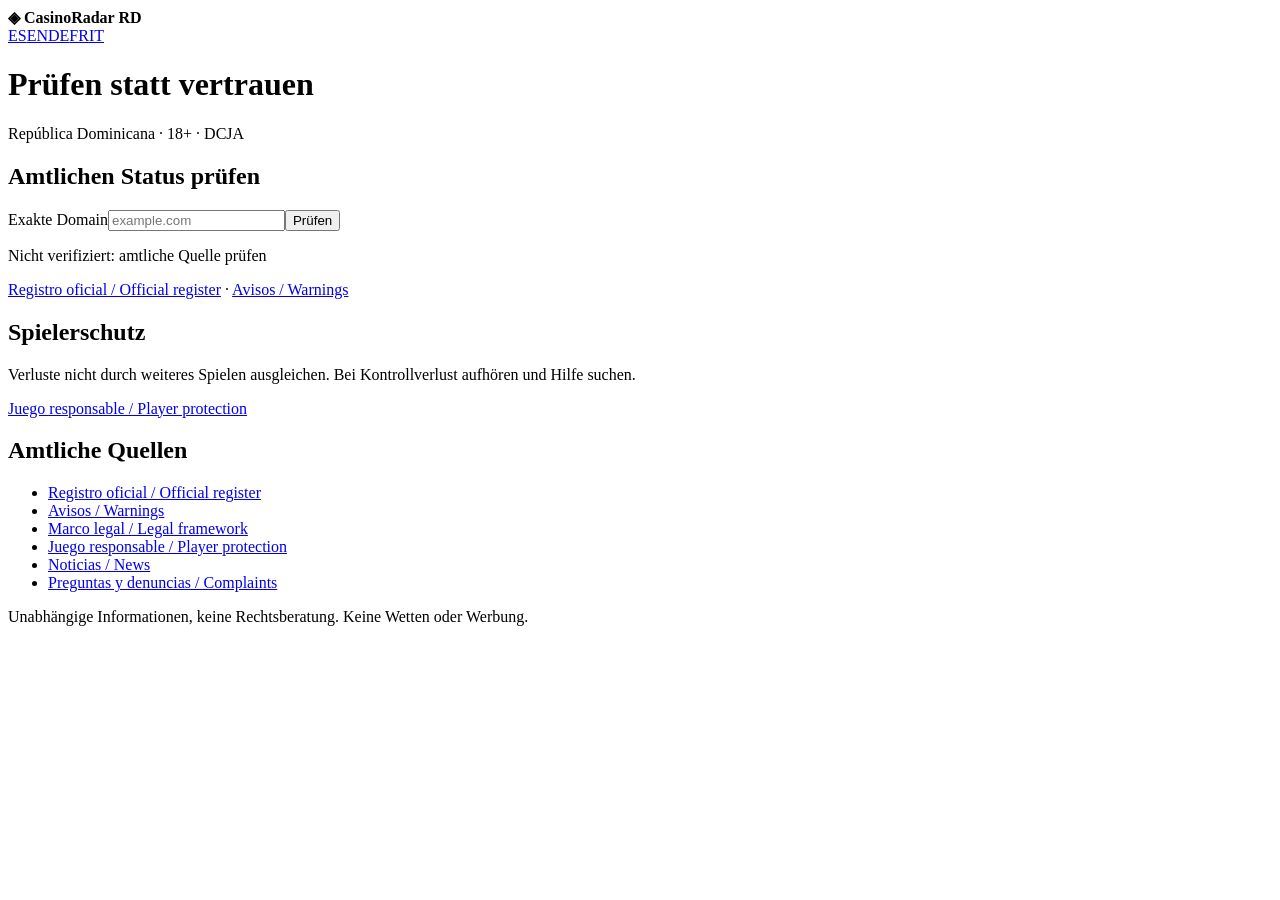
==== de/index.html @ 255944ff "Add preview de/index.html" ====
<!doctype html><html lang="de"><head><meta charset="utf-8"><meta name="viewport" content="width=device-width,initial-scale=1"><meta name="description" content="Amtlichen Status prüfen · República Dominicana"><title>CasinoRadar RD – Prüfen statt vertrauen</title><meta name="robots" content="noindex"><link rel="stylesheet" href="/style.css"></head><body><header><strong>◈ CasinoRadar RD</strong><nav aria-label="Language"><a href="/" lang="es">ES</a><a href="/en/" lang="en">EN</a><a href="/de/" lang="de">DE</a><a href="/fr/" lang="fr">FR</a><a href="/it/" lang="it">IT</a></nav></header><main><h1>Prüfen statt vertrauen</h1><p>República Dominicana · 18+ · DCJA</p><section><h2>Amtlichen Status prüfen</h2><form id="check"><label for="domain">Exakte Domain</label><input id="domain" required maxlength="253" autocomplete="off" placeholder="example.com"><button>Prüfen</button></form><p id="result" role="status">Nicht verifiziert: amtliche Quelle prüfen</p><a href="https://www.casinos.gob.do/juegos-autorizados/juegos-de-azar-por-internet/">Registro oficial / Official register</a> · <a href="https://www.casinos.gob.do/juegos-autorizados/operadores-no-autorizados/">Avisos / Warnings</a></section><section><h2>Spielerschutz</h2><p>Verluste nicht durch weiteres Spielen ausgleichen. Bei Kontrollverlust aufhören und Hilfe suchen.</p><a href="https://www.casinos.gob.do/juego-responsable/que-es-el-juego-responsable/">Juego responsable / Player protection</a></section><section><h2>Amtliche Quellen</h2><ul><li><a href="https://www.casinos.gob.do/juegos-autorizados/juegos-de-azar-por-internet/">Registro oficial / Official register</a></li><li><a href="https://www.casinos.gob.do/juegos-autorizados/operadores-no-autorizados/">Avisos / Warnings</a></li><li><a href="https://www.casinos.gob.do/marco-legal/">Marco legal / Legal framework</a></li><li><a href="https://www.casinos.gob.do/juego-responsable/que-es-el-juego-responsable/">Juego responsable / Player protection</a></li><li><a href="https://www.casinos.gob.do/">Noticias / News</a></li><li><a href="https://www.casinos.gob.do/faq/">Preguntas y denuncias / Complaints</a></li></ul></section></main><footer>Unabhängige Informationen, keine Rechtsberatung. Keine Wetten oder Werbung.</footer><script src="/check.js" defer></script></body></html>
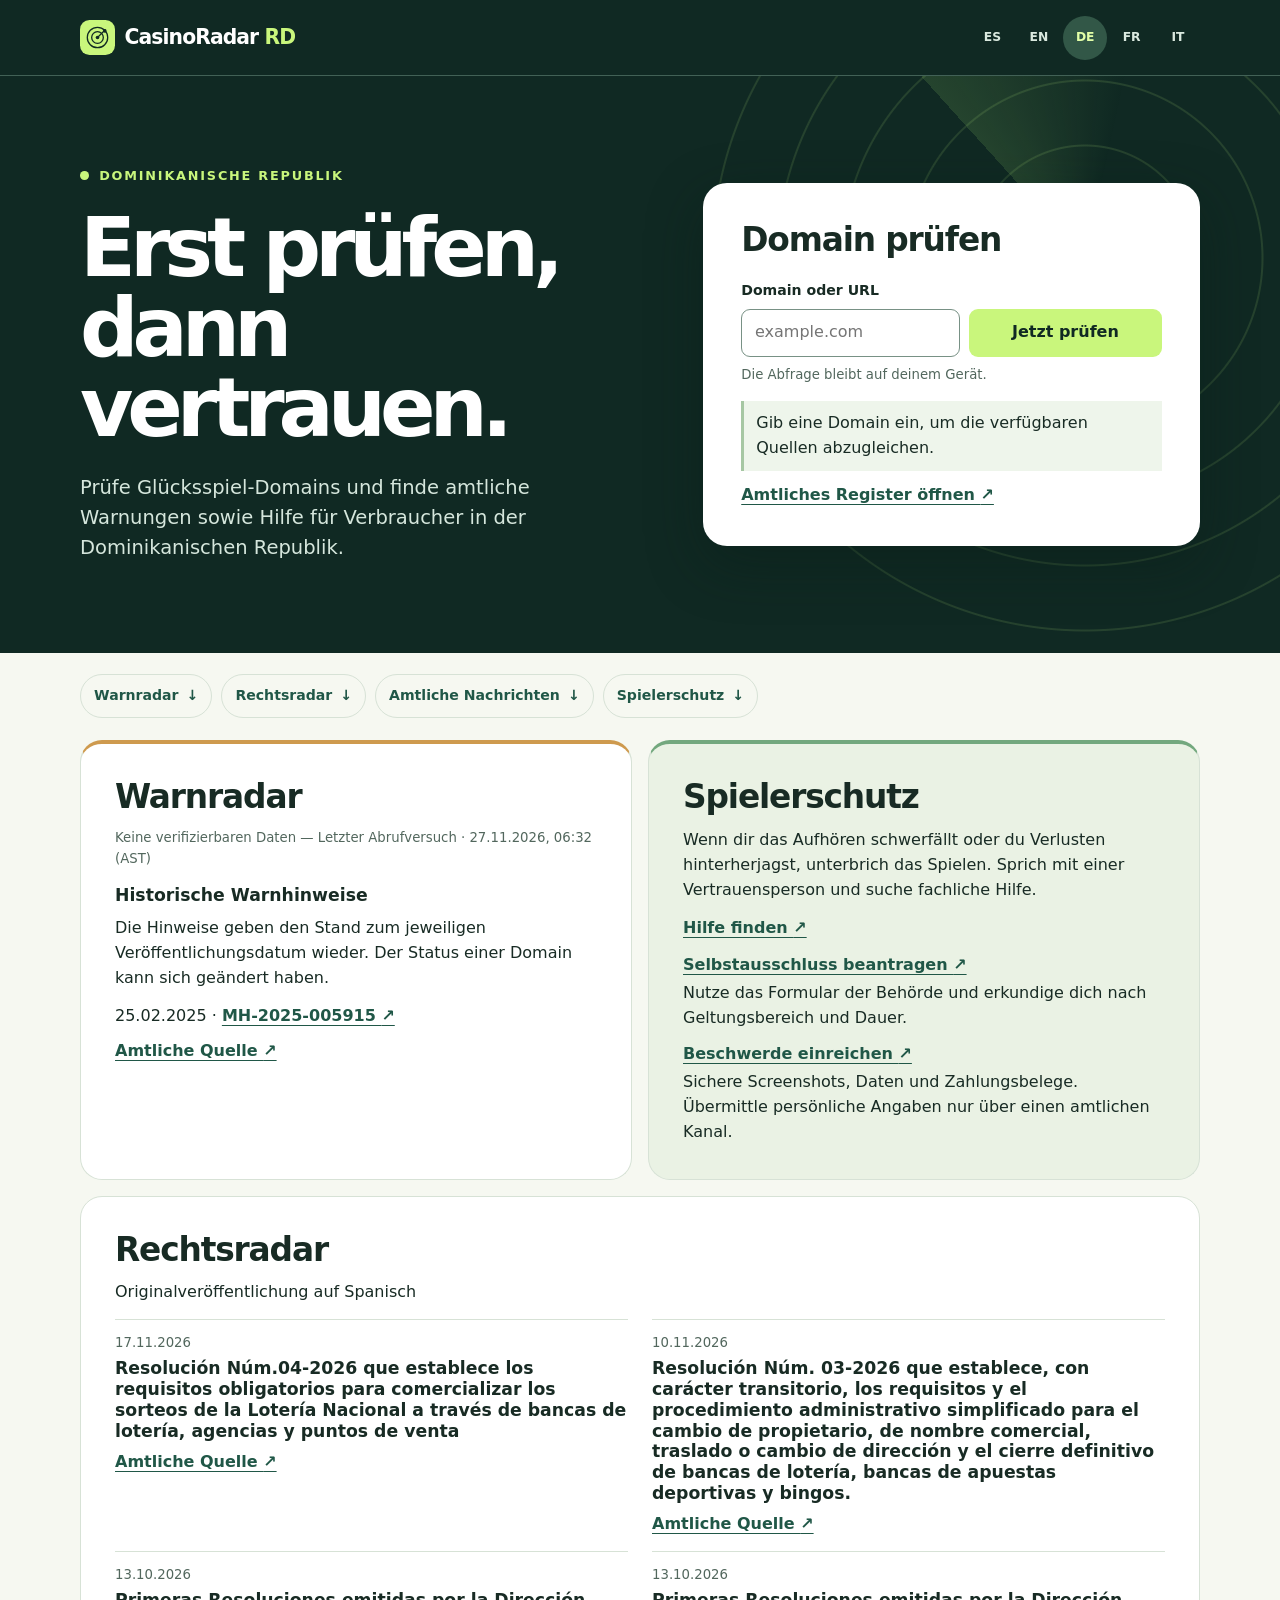
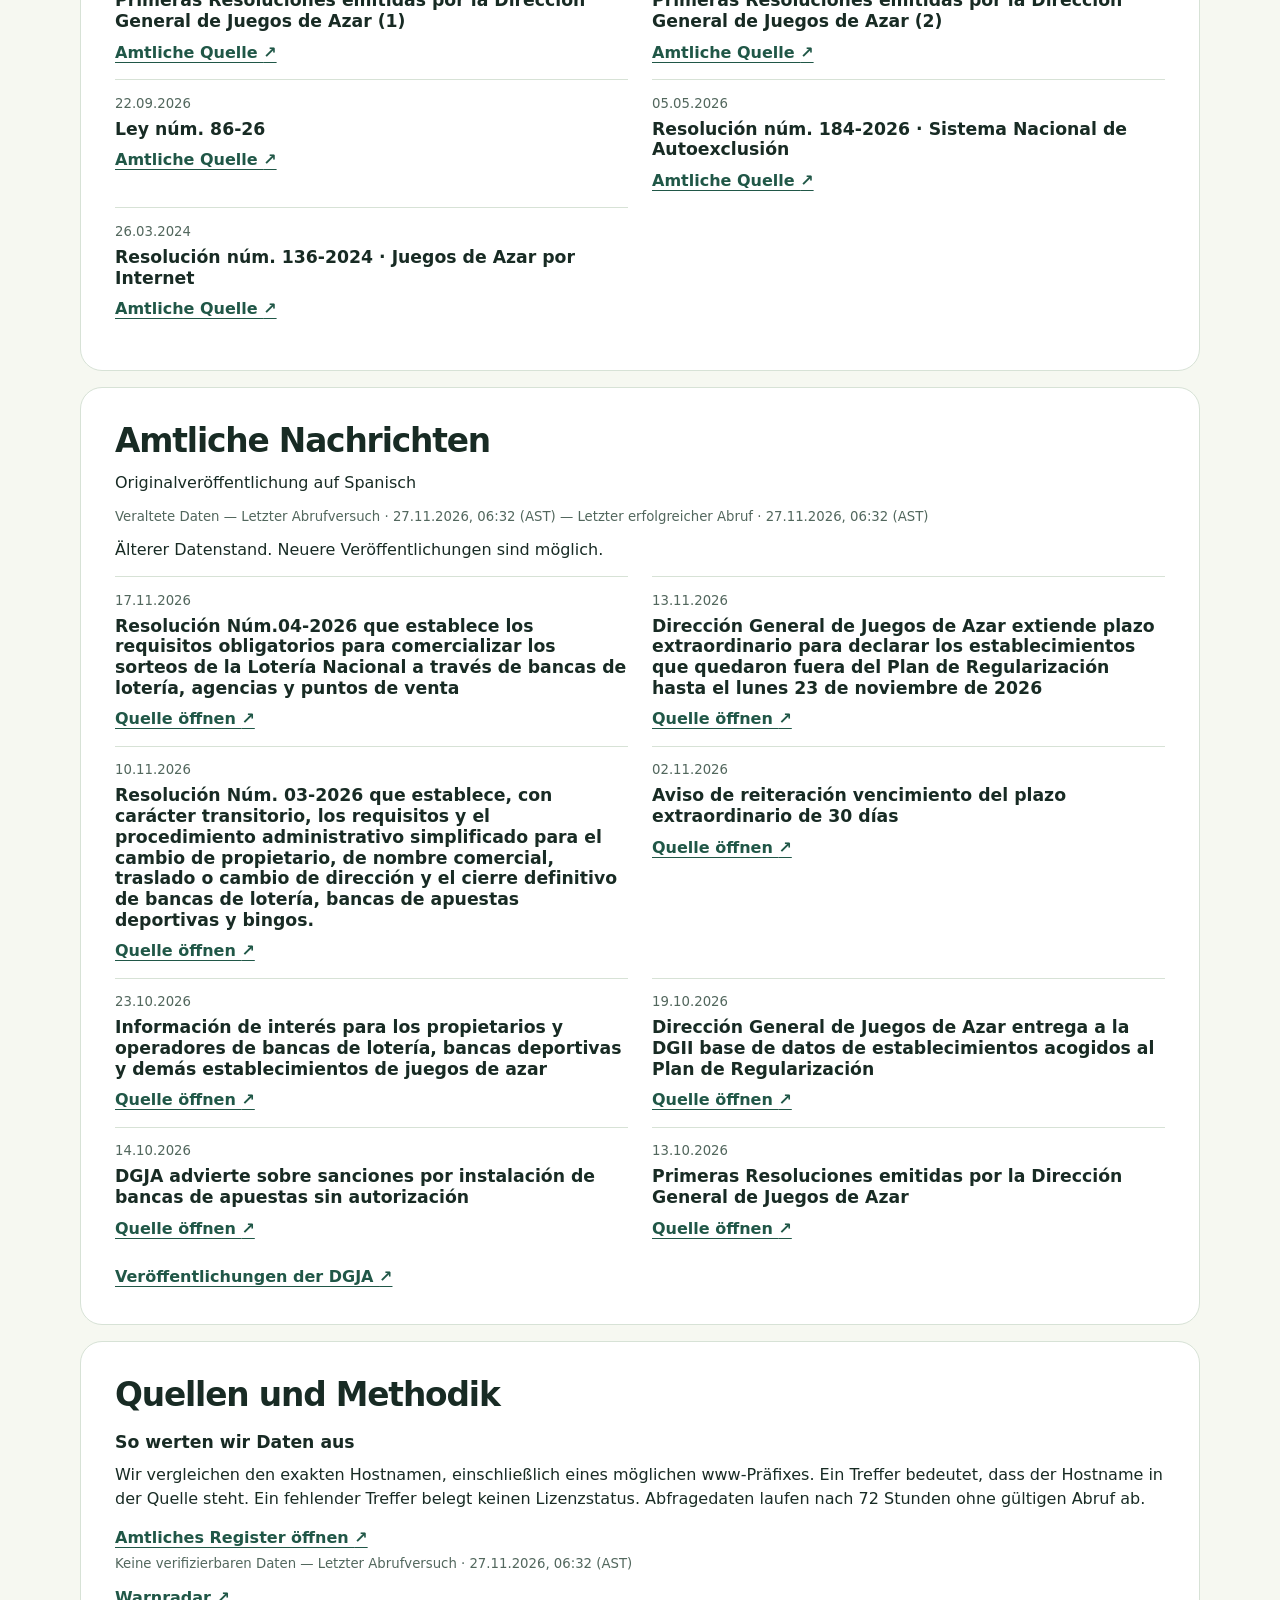
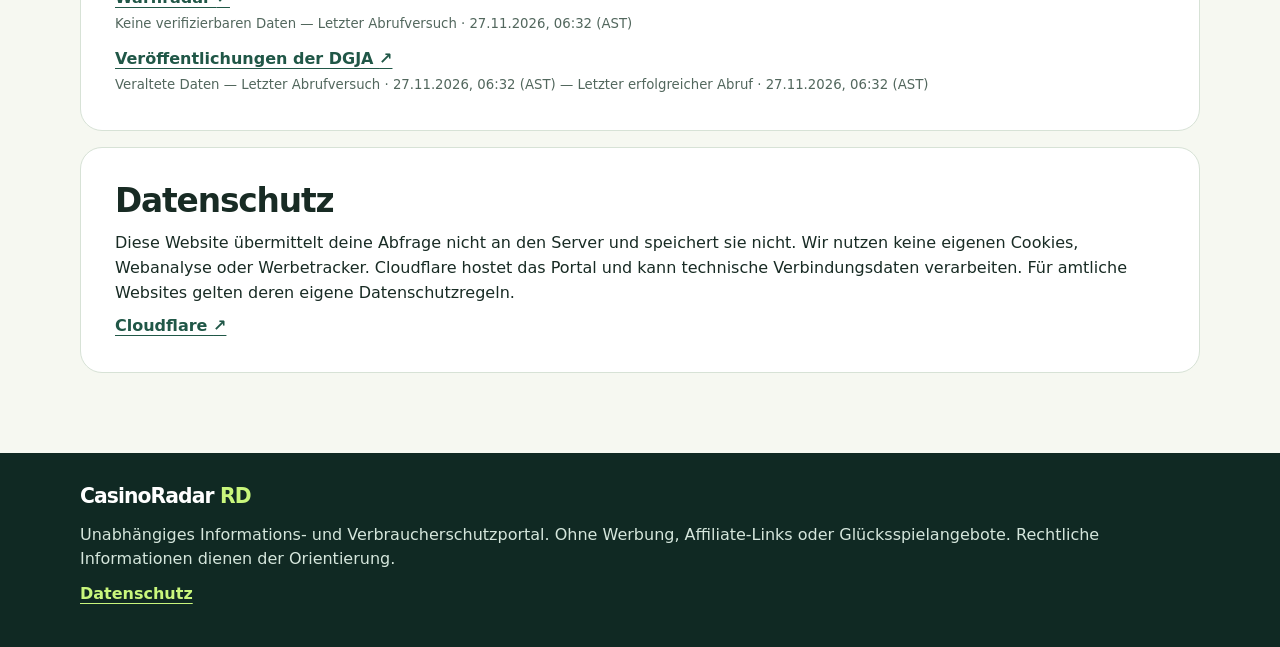
==== commit ba7998d1: "Build multilingual consumer protection portal and official source imports" ====
--- a/de/index.html
+++ b/de/index.html
@@ -1 +1,86 @@
-<!doctype html><html lang="de"><head><meta charset="utf-8"><meta name="viewport" content="width=device-width,initial-scale=1"><meta name="description" content="Amtlichen Status prüfen · República Dominicana"><title>CasinoRadar RD – Prüfen statt vertrauen</title><meta name="robots" content="noindex"><link rel="stylesheet" href="/style.css"></head><body><header><strong>◈ CasinoRadar RD</strong><nav aria-label="Language"><a href="/" lang="es">ES</a><a href="/en/" lang="en">EN</a><a href="/de/" lang="de">DE</a><a href="/fr/" lang="fr">FR</a><a href="/it/" lang="it">IT</a></nav></header><main><h1>Prüfen statt vertrauen</h1><p>República Dominicana · 18+ · DCJA</p><section><h2>Amtlichen Status prüfen</h2><form id="check"><label for="domain">Exakte Domain</label><input id="domain" required maxlength="253" autocomplete="off" placeholder="example.com"><button>Prüfen</button></form><p id="result" role="status">Nicht verifiziert: amtliche Quelle prüfen</p><a href="https://www.casinos.gob.do/juegos-autorizados/juegos-de-azar-por-internet/">Registro oficial / Official register</a> · <a href="https://www.casinos.gob.do/juegos-autorizados/operadores-no-autorizados/">Avisos / Warnings</a></section><section><h2>Spielerschutz</h2><p>Verluste nicht durch weiteres Spielen ausgleichen. Bei Kontrollverlust aufhören und Hilfe suchen.</p><a href="https://www.casinos.gob.do/juego-responsable/que-es-el-juego-responsable/">Juego responsable / Player protection</a></section><section><h2>Amtliche Quellen</h2><ul><li><a href="https://www.casinos.gob.do/juegos-autorizados/juegos-de-azar-por-internet/">Registro oficial / Official register</a></li><li><a href="https://www.casinos.gob.do/juegos-autorizados/operadores-no-autorizados/">Avisos / Warnings</a></li><li><a href="https://www.casinos.gob.do/marco-legal/">Marco legal / Legal framework</a></li><li><a href="https://www.casinos.gob.do/juego-responsable/que-es-el-juego-responsable/">Juego responsable / Player protection</a></li><li><a href="https://www.casinos.gob.do/">Noticias / News</a></li><li><a href="https://www.casinos.gob.do/faq/">Preguntas y denuncias / Complaints</a></li></ul></section></main><footer>Unabhängige Informationen, keine Rechtsberatung. Keine Wetten oder Werbung.</footer><script src="/check.js" defer></script></body></html>+<!doctype html>
+<html lang="de">
+<head>
+<meta charset="utf-8">
+<meta name="viewport" content="width=device-width, initial-scale=1">
+<title>Domain prüfen · CasinoRadar RD</title>
+<meta name="description" content="Prüfe Glücksspiel-Domains und finde amtliche Warnungen sowie Hilfe für Verbraucher in der Dominikanischen Republik.">
+<link rel="canonical" href="https://casinoradar-rd.pages.dev/de/">
+<link rel="alternate" hreflang="es" href="https://casinoradar-rd.pages.dev/">
+<link rel="alternate" hreflang="en" href="https://casinoradar-rd.pages.dev/en/">
+<link rel="alternate" hreflang="de" href="https://casinoradar-rd.pages.dev/de/">
+<link rel="alternate" hreflang="fr" href="https://casinoradar-rd.pages.dev/fr/">
+<link rel="alternate" hreflang="it" href="https://casinoradar-rd.pages.dev/it/">
+<link rel="alternate" hreflang="x-default" href="https://casinoradar-rd.pages.dev/">
+<meta property="og:title" content="Erst prüfen, dann vertrauen. · CasinoRadar RD">
+<meta property="og:description" content="Prüfe Glücksspiel-Domains und finde amtliche Warnungen sowie Hilfe für Verbraucher in der Dominikanischen Republik.">
+<meta property="og:url" content="https://casinoradar-rd.pages.dev/de/">
+<meta property="og:type" content="website">
+<meta name="theme-color" content="#102923">
+<link rel="icon" href="/radar.svg" type="image/svg+xml">
+<link rel="stylesheet" href="/style.css">
+<script type="module" src="/check.js"></script>
+</head>
+<body>
+<a class="skip" href="#main">Zum Inhalt</a>
+<header class="top"><div class="wrap masthead">
+<a class="brand" href="/de/"><img src="/radar.svg" alt="" width="35" height="35"> CasinoRadar <span>RD</span></a>
+<nav class="languages" aria-label="Idioma / Language"><a href="/" lang="es" hreflang="es" aria-label="Español">ES</a><a href="/en/" lang="en" hreflang="en" aria-label="English">EN</a><a href="/de/" lang="de" hreflang="de" aria-label="Deutsch" aria-current="page">DE</a><a href="/fr/" lang="fr" hreflang="fr" aria-label="Français">FR</a><a href="/it/" lang="it" hreflang="it" aria-label="Italiano">IT</a></nav>
+</div></header>
+<main id="main">
+<div class="hero"><div class="wrap hero-grid">
+<div class="hero-copy"><p class="country">Dominikanische Republik</p><h1>Erst prüfen, dann vertrauen.</h1><p>Prüfe Glücksspiel-Domains und finde amtliche Warnungen sowie Hilfe für Verbraucher in der Dominikanischen Republik.</p></div>
+<section class="lookup" id="lookup" aria-labelledby="lookup-title"><h2 id="lookup-title">Domain prüfen</h2>
+<form id="check">
+<label for="domain">Domain oder URL</label><div class="controls"><input id="domain" required maxlength="2048" type="text" inputmode="url" autocomplete="off" autocapitalize="none" spellcheck="false" placeholder="example.com"><button id="submit" disabled>Jetzt prüfen</button></div>
+</form>
+<p class="micro">Die Abfrage bleibt auf deinem Gerät.</p>
+<p id="result" role="status">Gib eine Domain ein, um die verfügbaren Quellen abzugleichen.</p>
+<p id="evidence"></p>
+<a href="https://dgja.gob.do/juegos-autorizados/">Amtliches Register öffnen <span aria-hidden="true">↗</span></a>
+<noscript><p>Die verfügbaren Daten reichen für eine aktuelle Prüfung nicht aus. Frage bei der Behörde nach.</p></noscript>
+</section></div></div>
+<div class="wrap content">
+<nav class="sections" aria-label="CasinoRadar RD"><a href="#warnings">Warnradar <span aria-hidden="true">↓</span></a><a href="#legal">Rechtsradar <span aria-hidden="true">↓</span></a><a href="#news">Amtliche Nachrichten <span aria-hidden="true">↓</span></a><a href="#protection">Spielerschutz <span aria-hidden="true">↓</span></a></nav>
+<div class="columns">
+<section class="panel warnings" id="warnings"><h2>Warnradar</h2><p data-source="warnings"></p>
+<h3>Historische Warnhinweise</h3><p>Die Hinweise geben den Stand zum jeweiligen Veröffentlichungsdatum wieder. Der Status einer Domain kann sich geändert haben.</p>
+<ul class="archive"><li><time datetime="2025-02-25">25.02.2025</time> · <a href="https://www.casinos.gob.do/wp-content/uploads/2025/02/MH-2025-005915-Aviso-de-Advertencia-sitios-web-no-autorizados_25feb2025.pdf">MH-2025-005915 <span aria-hidden="true">↗</span></a></li></ul>
+<div id="active-warnings"></div>
+<p><a href="https://www.casinos.gob.do/juegos-autorizados/operadores-no-autorizados/">Amtliche Quelle <span aria-hidden="true">↗</span></a></p></section>
+<section class="panel player" id="protection"><h2>Spielerschutz</h2><p>Wenn dir das Aufhören schwerfällt oder du Verlusten hinterherjagst, unterbrich das Spielen. Sprich mit einer Vertrauensperson und suche fachliche Hilfe.</p><ul class="resources">
+<li><a href="https://www.casinos.gob.do/juego-responsable/herramientas-de-ayuda-y-soporte/">Hilfe finden <span aria-hidden="true">↗</span></a></li>
+<li><a href="https://www.casinos.gob.do/juego-responsable/formulario-de-autoexclusion/">Selbstausschluss beantragen <span aria-hidden="true">↗</span></a><p>Nutze das Formular der Behörde und erkundige dich nach Geltungsbereich und Dauer.</p></li>
+<li><a href="https://www.casinos.gob.do/denuncias-y-sugerencias/">Beschwerde einreichen <span aria-hidden="true">↗</span></a><p>Sichere Screenshots, Daten und Zahlungsbelege. Übermittle persönliche Angaben nur über einen amtlichen Kanal.</p></li>
+</ul></section>
+</div>
+<section class="panel feed" id="legal"><h2>Rechtsradar</h2><p>Originalveröffentlichung auf Spanisch</p><ol class="items"><li><p class="stamp"><time datetime="2026-11-17">17.11.2026</time></p><h3 lang="es">Resolución Núm.04-2026 que establece los requisitos obligatorios para comercializar los sorteos de la Lotería Nacional a través de bancas de lotería, agencias y puntos de venta</h3><a href="https://dgja.gob.do/wp-content/uploads/2026/11/RESOLUCION-04-DEL-2026.-SCAN.pdf">Amtliche Quelle <span aria-hidden="true">↗</span></a></li>
+<li><p class="stamp"><time datetime="2026-11-10">10.11.2026</time></p><h3 lang="es">Resolución Núm. 03-2026 que establece, con carácter transitorio, los requisitos y el procedimiento administrativo simplificado para el cambio de propietario, de nombre comercial, traslado o cambio de dirección y el cierre definitivo de bancas de lotería, bancas de apuestas deportivas y bingos.</h3><a href="https://dgja.gob.do/wp-content/uploads/2026/11/Resolucion-Num.-03-2026.pdf">Amtliche Quelle <span aria-hidden="true">↗</span></a></li>
+<li><p class="stamp"><time datetime="2026-10-13">13.10.2026</time></p><h3 lang="es">Primeras Resoluciones emitidas por la Dirección General de Juegos de Azar (1)</h3><a href="https://dgja.gob.do/wp-content/uploads/2026/10/RESOLUCION-DGJA-NO.-01-1.pdf">Amtliche Quelle <span aria-hidden="true">↗</span></a></li>
+<li><p class="stamp"><time datetime="2026-10-13">13.10.2026</time></p><h3 lang="es">Primeras Resoluciones emitidas por la Dirección General de Juegos de Azar (2)</h3><a href="https://dgja.gob.do/wp-content/uploads/2026/10/RESOLUCION-DGJA-NO.02-1.pdf">Amtliche Quelle <span aria-hidden="true">↗</span></a></li>
+<li><p class="stamp"><time datetime="2026-09-22">22.09.2026</time></p><h3 lang="es">Ley núm. 86-26</h3><a href="https://diputadosrd.gob.do/sil/iniciativa/158517">Amtliche Quelle <span aria-hidden="true">↗</span></a></li>
+<li><p class="stamp"><time datetime="2026-05-05">05.05.2026</time></p><h3 lang="es">Resolución núm. 184-2026 · Sistema Nacional de Autoexclusión</h3><a href="https://www.hacienda.gob.do/marco-legal/resolucion-num-184-2026/">Amtliche Quelle <span aria-hidden="true">↗</span></a></li>
+<li><p class="stamp"><time datetime="2024-03-26">26.03.2024</time></p><h3 lang="es">Resolución núm. 136-2024 · Juegos de Azar por Internet</h3><a href="https://www.hacienda.gob.do/marco-legal/resolucion-num-136-2024/">Amtliche Quelle <span aria-hidden="true">↗</span></a></li></ol></section>
+<section class="panel feed" id="news"><h2>Amtliche Nachrichten</h2><p>Originalveröffentlichung auf Spanisch</p>
+<p data-source="news"></p><p id="news-stale" hidden>Älterer Datenstand. Neuere Veröffentlichungen sind möglich.</p>
+<ol class="items"><li><p class="stamp"><time datetime="2026-11-17">17.11.2026</time></p><h3 lang="es">Resolución Núm.04-2026 que establece los requisitos obligatorios para comercializar los sorteos de la Lotería Nacional a través de bancas de lotería, agencias y puntos de venta</h3><a href="https://dgja.gob.do/noticias/resolucion-num-04-2026-que-establece-los-requisitos-obligatorios-para-comercializar-los-sorteos-de-la-loteria-nacional-a-traves-de-bancas-de-loteria-agencias-y-puntos-de-venta/">Quelle öffnen <span aria-hidden="true">↗</span></a></li>
+<li><p class="stamp"><time datetime="2026-11-13">13.11.2026</time></p><h3 lang="es">Dirección General de Juegos de Azar extiende plazo extraordinario para declarar los establecimientos que quedaron fuera del Plan de Regularización hasta el lunes 23 de noviembre de 2026</h3><a href="https://dgja.gob.do/noticias/direccion-general-de-juegos-de-azar-extiende-plazo-extraordinario-para-declarar-los-establecimientos-que-quedaron-fuera-del-plan-de-regularizacion-hasta-el-lunes-23-de-noviembre-de-2026/">Quelle öffnen <span aria-hidden="true">↗</span></a></li>
+<li><p class="stamp"><time datetime="2026-11-10">10.11.2026</time></p><h3 lang="es">Resolución Núm. 03-2026 que establece, con carácter transitorio, los requisitos y el procedimiento administrativo simplificado para el cambio de propietario, de nombre comercial, traslado o cambio de dirección y el cierre definitivo de bancas de lotería, bancas de apuestas deportivas y bingos.</h3><a href="https://dgja.gob.do/noticias/resolucion-num-03-2026-que-establece-con-caracter-transitorio-los-requisitos-y-el-procedimiento-administrativo-simplificado-para-el-cambio-de-propietario-de-nombre-comercial-traslado-o-cambio-de/">Quelle öffnen <span aria-hidden="true">↗</span></a></li>
+<li><p class="stamp"><time datetime="2026-11-02">02.11.2026</time></p><h3 lang="es">Aviso de reiteración vencimiento del plazo extraordinario de 30 días</h3><a href="https://dgja.gob.do/noticias/aviso-de-reiteracion-vencimiento-del-plazo-extraordinario-de-30-dias/">Quelle öffnen <span aria-hidden="true">↗</span></a></li>
+<li><p class="stamp"><time datetime="2026-10-23">23.10.2026</time></p><h3 lang="es">Información de interés para los propietarios y operadores de bancas de lotería, bancas deportivas y demás establecimientos de juegos de azar</h3><a href="https://dgja.gob.do/noticias/informacion-de-interes-para-los-propietarios-y-operadores-de-bancas-de-loteria-bancas-deportivas-y-demas-establecimientos-de-juegos-de-azar/">Quelle öffnen <span aria-hidden="true">↗</span></a></li>
+<li><p class="stamp"><time datetime="2026-10-19">19.10.2026</time></p><h3 lang="es">Dirección General de Juegos de Azar entrega a la DGII base de datos de establecimientos acogidos al Plan de Regularización</h3><a href="https://dgja.gob.do/noticias/direccion-general-de-juegos-de-azar-entrega-a-la-dgii-base-de-datos-de-establecimientos-acogidos-al-plan-de-regularizacion/">Quelle öffnen <span aria-hidden="true">↗</span></a></li>
+<li><p class="stamp"><time datetime="2026-10-14">14.10.2026</time></p><h3 lang="es">DGJA advierte sobre sanciones por instalación de bancas de apuestas sin autorización</h3><a href="https://dgja.gob.do/noticias/dgja-advierte-sobre-sanciones-por-instalacion-de-bancas-de-apuestas-sin-autorizacion/">Quelle öffnen <span aria-hidden="true">↗</span></a></li>
+<li><p class="stamp"><time datetime="2026-10-13">13.10.2026</time></p><h3 lang="es">Primeras Resoluciones emitidas por la Dirección General de Juegos de Azar</h3><a href="https://dgja.gob.do/noticias/primeras-resoluciones-emitidas-por-la-direccion-general-de-juegos-de-azar/">Quelle öffnen <span aria-hidden="true">↗</span></a></li></ol><p><a href="https://dgja.gob.do/noticias/">Veröffentlichungen der DGJA <span aria-hidden="true">↗</span></a></p></section>
+<section class="panel" id="sources"><h2>Quellen und Methodik</h2><h3>So werten wir Daten aus</h3><p>Wir vergleichen den exakten Hostnamen, einschließlich eines möglichen www-Präfixes. Ein Treffer bedeutet, dass der Hostname in der Quelle steht. Ein fehlender Treffer belegt keinen Lizenzstatus. Abfragedaten laufen nach 72 Stunden ohne gültigen Abruf ab.</p>
+<ul class="source-list">
+<li><a href="https://dgja.gob.do/juegos-autorizados/">Amtliches Register öffnen <span aria-hidden="true">↗</span></a><p data-source="registry"></p></li>
+<li><a href="https://www.casinos.gob.do/juegos-autorizados/operadores-no-autorizados/">Warnradar <span aria-hidden="true">↗</span></a><p data-source="warnings"></p></li>
+<li><a href="https://dgja.gob.do/noticias/">Veröffentlichungen der DGJA <span aria-hidden="true">↗</span></a><p data-source="news"></p></li>
+</ul></section>
+<section class="panel" id="privacy"><h2>Datenschutz</h2><p>Diese Website übermittelt deine Abfrage nicht an den Server und speichert sie nicht. Wir nutzen keine eigenen Cookies, Webanalyse oder Werbetracker. Cloudflare hostet das Portal und kann technische Verbindungsdaten verarbeiten. Für amtliche Websites gelten deren eigene Datenschutzregeln.</p><a href="https://www.cloudflare.com/privacypolicy/">Cloudflare <span aria-hidden="true">↗</span></a></section>
+</div>
+</main>
+<footer><div class="wrap"><p class="brand">CasinoRadar <span>RD</span></p><p>Unabhängiges Informations- und Verbraucherschutzportal. Ohne Werbung, Affiliate-Links oder Glücksspielangebote. Rechtliche Informationen dienen der Orientierung.</p><a href="#privacy">Datenschutz</a></div></footer>
+<div id="messages" hidden><span data-key="skip">Zum Inhalt</span><span data-key="country">Dominikanische Republik</span><span data-key="hero">Erst prüfen, dann vertrauen.</span><span data-key="intro">Prüfe Glücksspiel-Domains und finde amtliche Warnungen sowie Hilfe für Verbraucher in der Dominikanischen Republik.</span><span data-key="check">Domain prüfen</span><span data-key="label">Domain oder URL</span><span data-key="submit">Jetzt prüfen</span><span data-key="privacyHint">Die Abfrage bleibt auf deinem Gerät.</span><span data-key="warnings">Warnradar</span><span data-key="legal">Rechtsradar</span><span data-key="news">Amtliche Nachrichten</span><span data-key="protection">Spielerschutz</span><span data-key="sources">Quellen und Methodik</span><span data-key="archive">Historische Warnhinweise</span><span data-key="archiveNote">Die Hinweise geben den Stand zum jeweiligen Veröffentlichungsdatum wieder. Der Status einer Domain kann sich geändert haben.</span><span data-key="proof">Amtliche Quelle</span><span data-key="help">Hilfe finden</span><span data-key="helpText">Wenn dir das Aufhören schwerfällt oder du Verlusten hinterherjagst, unterbrich das Spielen. Sprich mit einer Vertrauensperson und suche fachliche Hilfe.</span><span data-key="self">Selbstausschluss beantragen</span><span data-key="selfText">Nutze das Formular der Behörde und erkundige dich nach Geltungsbereich und Dauer.</span><span data-key="complaint">Beschwerde einreichen</span><span data-key="complaintText">Sichere Screenshots, Daten und Zahlungsbelege. Übermittle persönliche Angaben nur über einen amtlichen Kanal.</span><span data-key="privacy">Datenschutz</span><span data-key="privacyText">Diese Website übermittelt deine Abfrage nicht an den Server und speichert sie nicht. Wir nutzen keine eigenen Cookies, Webanalyse oder Werbetracker. Cloudflare hostet das Portal und kann technische Verbindungsdaten verarbeiten. Für amtliche Websites gelten deren eigene Datenschutzregeln.</span><span data-key="independence">Unabhängiges Informations- und Verbraucherschutzportal. Ohne Werbung, Affiliate-Links oder Glücksspielangebote. Rechtliche Informationen dienen der Orientierung.</span><span data-key="method">So werten wir Daten aus</span><span data-key="methodText">Wir vergleichen den exakten Hostnamen, einschließlich eines möglichen www-Präfixes. Ein Treffer bedeutet, dass der Hostname in der Quelle steht. Ein fehlender Treffer belegt keinen Lizenzstatus. Abfragedaten laufen nach 72 Stunden ohne gültigen Abruf ab.</span><span data-key="unavailable">Die verfügbaren Daten reichen für eine aktuelle Prüfung nicht aus. Frage bei der Behörde nach.</span><span data-key="fallback">Amtliches Register öffnen</span><span data-key="pending">Gib eine Domain ein, um die verfügbaren Quellen abzugleichen.</span><span data-key="invalid">Gib eine gültige Domain mit oder ohne https:// ein.</span><span data-key="warning">Die Domain steht in der abgerufenen Warnliste. Lass den Status von der Behörde bestätigen.</span><span data-key="historical">Die Domain steht in einem historischen Warnhinweis oder einer älteren Kopie. Der aktuelle Status muss bestätigt werden.</span><span data-key="conflict">Die Quellen enthalten widersprüchliche Einträge. Kläre den Status mit der Behörde.</span><span data-key="listed">Die Domain steht im abgerufenen amtlichen Register. Kläre Geltungsbereich und Gültigkeit mit der Behörde.</span><span data-key="unknown">Kein exakter Treffer in den geprüften Quellen. Daraus lässt sich keine Zulassung ableiten.</span><span data-key="stale">Älterer Datenstand. Neuere Veröffentlichungen sind möglich.</span><span data-key="checked">Letzter Abrufversuch</span><span data-key="retrieved">Letzter erfolgreicher Abruf</span><span data-key="original">Originalveröffentlichung auf Spanisch</span><span data-key="statusOk">Verfügbar</span><span data-key="statusUnavailable">Keine verifizierbaren Daten</span><span data-key="statusStale">Veraltete Daten</span><span data-key="publications">Veröffentlichungen der DGJA</span><span data-key="pdf">Amtliches Dokument</span><span data-key="more">Quelle öffnen</span></div>
+</body>
+</html>
--- a/style.css
+++ b/style.css
@@ -0,0 +1,102 @@
+:root {
+  color-scheme: light;
+  --pine: #102923;
+  --leaf: #205747;
+  --lime: #c9f67c;
+  --ink: #182b24;
+  --muted: #52675d;
+  --paper: #f6f8f1;
+  --line: #d7e2d6;
+  font: 100%/1.55 system-ui, sans-serif;
+  color: var(--ink);
+  background: var(--paper);
+}
+* { box-sizing: border-box; }
+body { margin: 0; }
+h1, h2, h3, p { margin: 0; }
+h2, h3 { line-height: 1.2; }
+h2 { font-size: clamp(1.55rem, 3vw, 2.05rem); letter-spacing: -.035em; }
+h3 { font-size: 1.08rem; }
+a { color: var(--leaf); font-weight: 650; text-underline-offset: .22em; }
+a:hover { text-decoration-thickness: .14em; }
+a, button, input { overflow-wrap: anywhere; }
+:focus-visible { outline: 3px solid #6a8d38; outline-offset: 4px; }
+[hidden] { display: none !important; }
+.wrap { width: min(1120px, calc(100% - 56px)); margin-inline: auto; }
+.skip { position: absolute; left: 1rem; top: -8rem; padding: .75rem; background: white; z-index: 2; }
+.skip:focus { top: 1rem; }
+.top, .hero { background: var(--pine); color: white; }
+.top { border-bottom: 1px solid #426156; }
+.masthead { display: flex; align-items: center; justify-content: space-between; min-height: 75px; gap: .75rem; }
+.brand { display: inline-flex; gap: .4rem; align-items: center; color: white; font-size: 1.27rem; font-weight: 760; text-decoration: none; letter-spacing: -.045em; }
+.brand img { margin-right: .2rem; }
+.brand span { color: var(--lime); }
+.languages { display: flex; gap: .15rem; }
+.languages a { display: grid; place-items: center; min-width: 44px; min-height: 44px; color: #dae9df; font-size: .77rem; text-decoration: none; border-radius: 999px; }
+.languages a:hover, .languages [aria-current] { background: #325747; color: #e3ffa8; }
+.hero { overflow: hidden; isolation: isolate; position: relative; }
+.hero::before {
+  content: "";
+  position: absolute;
+  z-index: -1;
+  width: 760px;
+  aspect-ratio: 1;
+  right: -185px;
+  top: -198px;
+  border-radius: 50%;
+  background: repeating-radial-gradient(circle, transparent 0 46px, #bff88120 47px 48px, transparent 49px 65px), conic-gradient(from 318deg, #90cd672a, transparent 55deg);
+  pointer-events: none;
+}
+.hero-grid { display: grid; grid-template-columns: 1.1fr 1fr; align-items: center; gap: clamp(28px, 6vw, 88px); padding-block: clamp(48px, 7vw, 104px); }
+.country { color: var(--lime); font-size: .8rem; text-transform: uppercase; letter-spacing: .14em; font-weight: 760; }
+.country::before { content: ""; display: inline-block; border-radius: 50%; width: .55rem; height: .55rem; background: var(--lime); margin-right: .65rem; }
+h1 { font-size: clamp(2.8rem, 6.4vw, 5.7rem); line-height: .98; letter-spacing: -.074em; text-wrap: balance; margin-block: .27em .3em; }
+.hero-copy > p:last-child { font-size: clamp(1rem, 2vw, 1.22rem); color: #d5e6dc; max-width: 33em; }
+.lookup { border-radius: 24px; padding: clamp(20px, 3.4vw, 38px); color: var(--ink); background: #fff; box-shadow: 0 18px 55px #081d1670; min-width: 0; }
+.lookup form { margin-top: 1.1rem; }
+.lookup label { font-size: .88rem; font-weight: 700; }
+.controls { display: flex; flex-wrap: wrap; gap: .55rem; margin-top: .35rem; }
+input, button { min-height: 48px; padding: .6rem .8rem; font: inherit; border-radius: 9px; border: 1px solid #789185; }
+input { width: 100%; flex: 1 1 10rem; min-width: 0; }
+button { color: var(--pine); background: var(--lime); border-color: transparent; font-weight: 750; cursor: pointer; flex: 1 0 auto; }
+button:hover { background: #b5e963; }
+button:disabled { opacity: .6; cursor: wait; }
+.micro, .stamp, [data-source] { color: var(--muted); font-size: .83rem; }
+.micro { margin-top: .5rem; }
+#result { margin-block: .95rem .75rem; border-left: 3px solid #a6c7a3; background: #eef5eb; padding: .65rem .75rem; overflow-wrap: anywhere; min-height: 3.5rem; }
+#result[data-state="historical"], #result[data-state="warning"], #result[data-state="conflict"] { background: #fff4dc; border-color: #b37620; }
+#evidence:not(:empty) { margin-bottom: .7rem; }
+.content { padding-block: 21px 64px; }
+.sections { display: flex; flex-wrap: wrap; gap: .55rem; padding-bottom: 22px; }
+.sections a { display: inline-flex; align-items: center; gap: .5rem; min-height: 44px; padding: .4rem .82rem; border: 1px solid var(--line); border-radius: 999px; text-decoration: none; font-size: .88rem; }
+.sections a:hover { background: #e8f1e2; }
+.columns { display: grid; grid-template-columns: 1fr 1fr; gap: 16px; }
+.panel { border: 1px solid var(--line); background: white; border-radius: 22px; padding: clamp(20px, 3vw, 34px); margin-bottom: 16px; scroll-margin-top: 18px; overflow-wrap: anywhere; }
+.panel p { margin-top: .65rem; }
+.panel h3 { margin-top: 1rem; }
+.warnings { border-top: 4px solid #ce9a4e; }
+.player { background: #eaf2e4; border-top: 4px solid #73a87e; }
+.resources, .archive, .items, .source-list { list-style: none; padding: 0; margin: .85rem 0 0; }
+.resources li + li, .archive li + li, .source-list li + li { margin-top: .75rem; }
+.resources li p, .source-list li p { margin-top: .2rem; }
+.items { display: grid; grid-template-columns: 1fr 1fr; column-gap: 1.5rem; }
+.items li { border-top: 1px solid var(--line); padding-block: .85rem; }
+.items h3 { margin: .28rem 0 .55rem; }
+.items p { margin-top: 0; }
+#privacy > a { display: inline-block; margin-top: .5rem; }
+footer { padding-block: 28px 40px; background: var(--pine); color: #d5e6dc; }
+footer p { margin-bottom: .6rem; }
+footer a { color: var(--lime); }
+@media (max-width: 740px) {
+  .wrap { width: calc(100% - 32px); }
+  .masthead { flex-wrap: wrap; padding-block: 10px; gap: 4px 12px; }
+  .hero-grid, .columns, .items { grid-template-columns: 1fr; }
+  .hero-grid { padding-block: 36px 25px; gap: 24px; }
+  .hero::before { width: 460px; right: -290px; top: -112px; }
+  h1 { max-width: 12em; }
+  .columns { gap: 0; }
+}
+@media (max-width: 420px) {
+  .masthead { justify-content: center; }
+  .controls button { flex-basis: 100%; }
+}
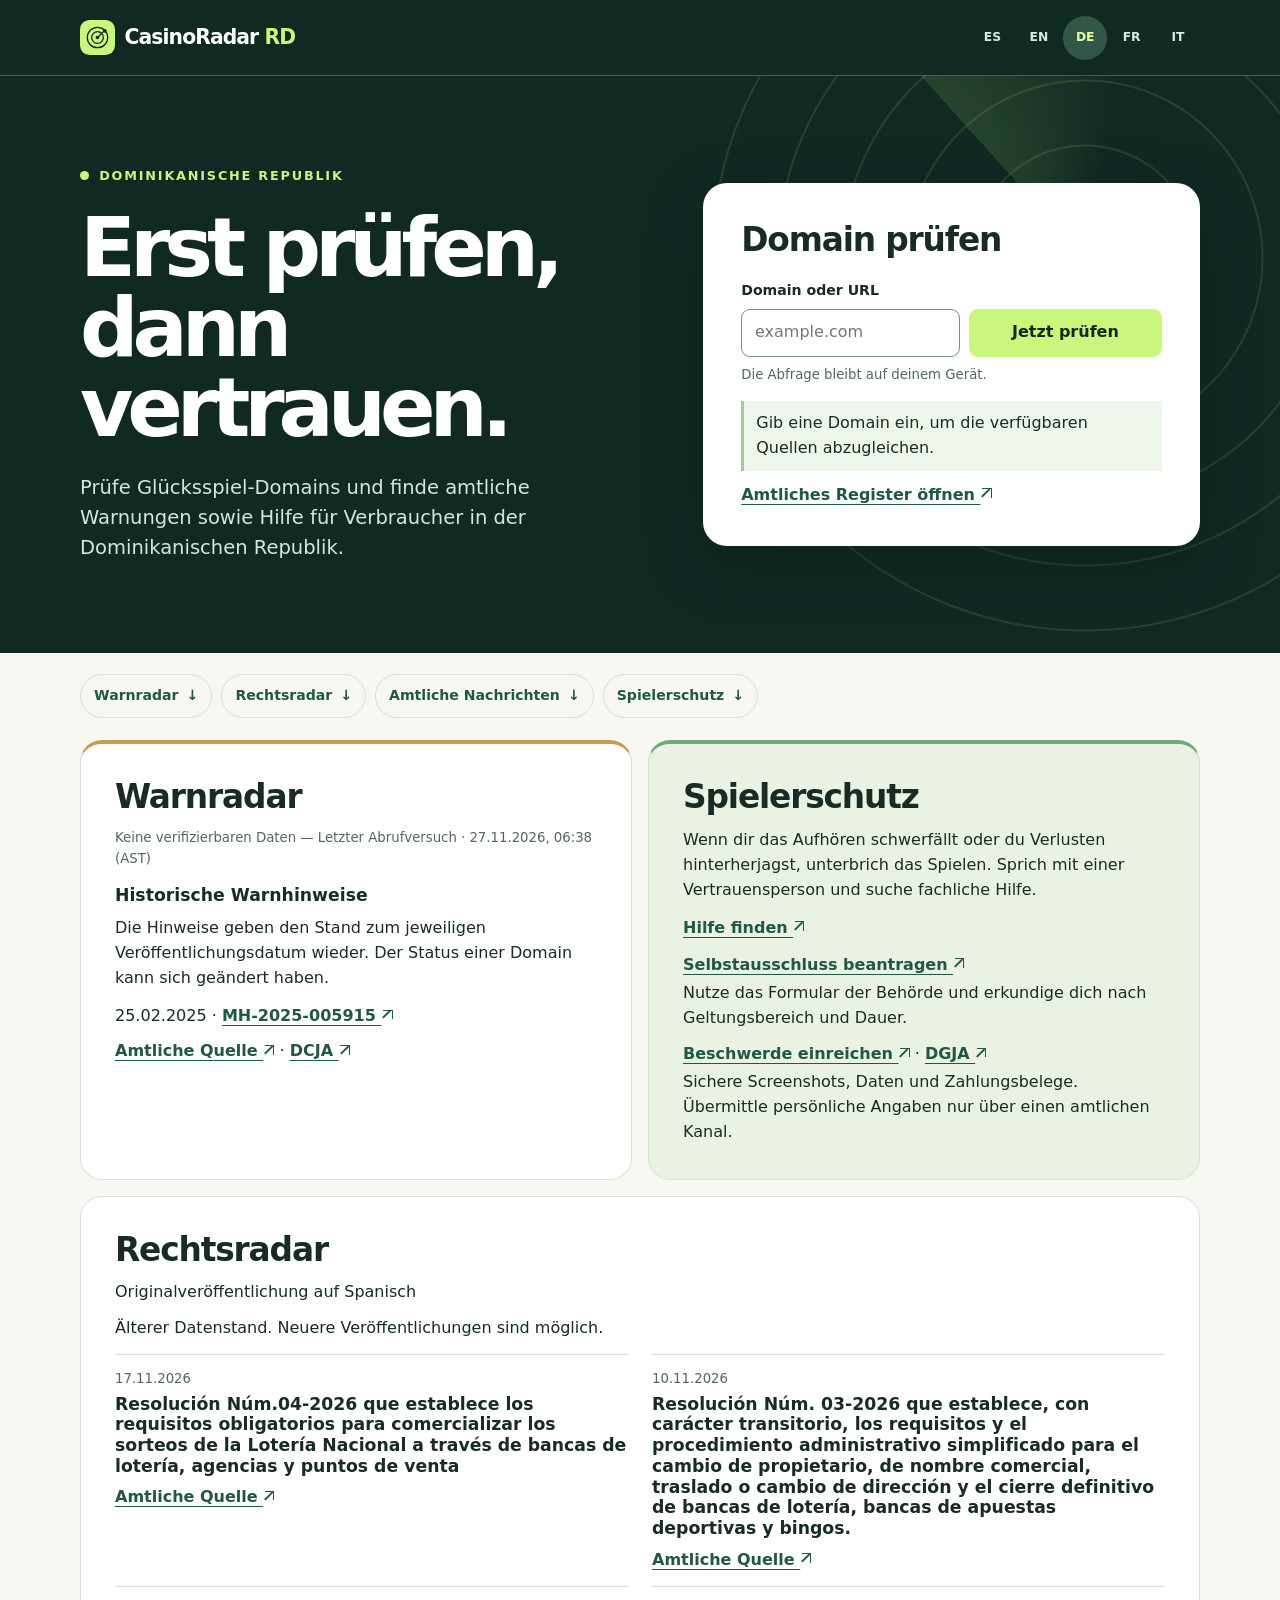
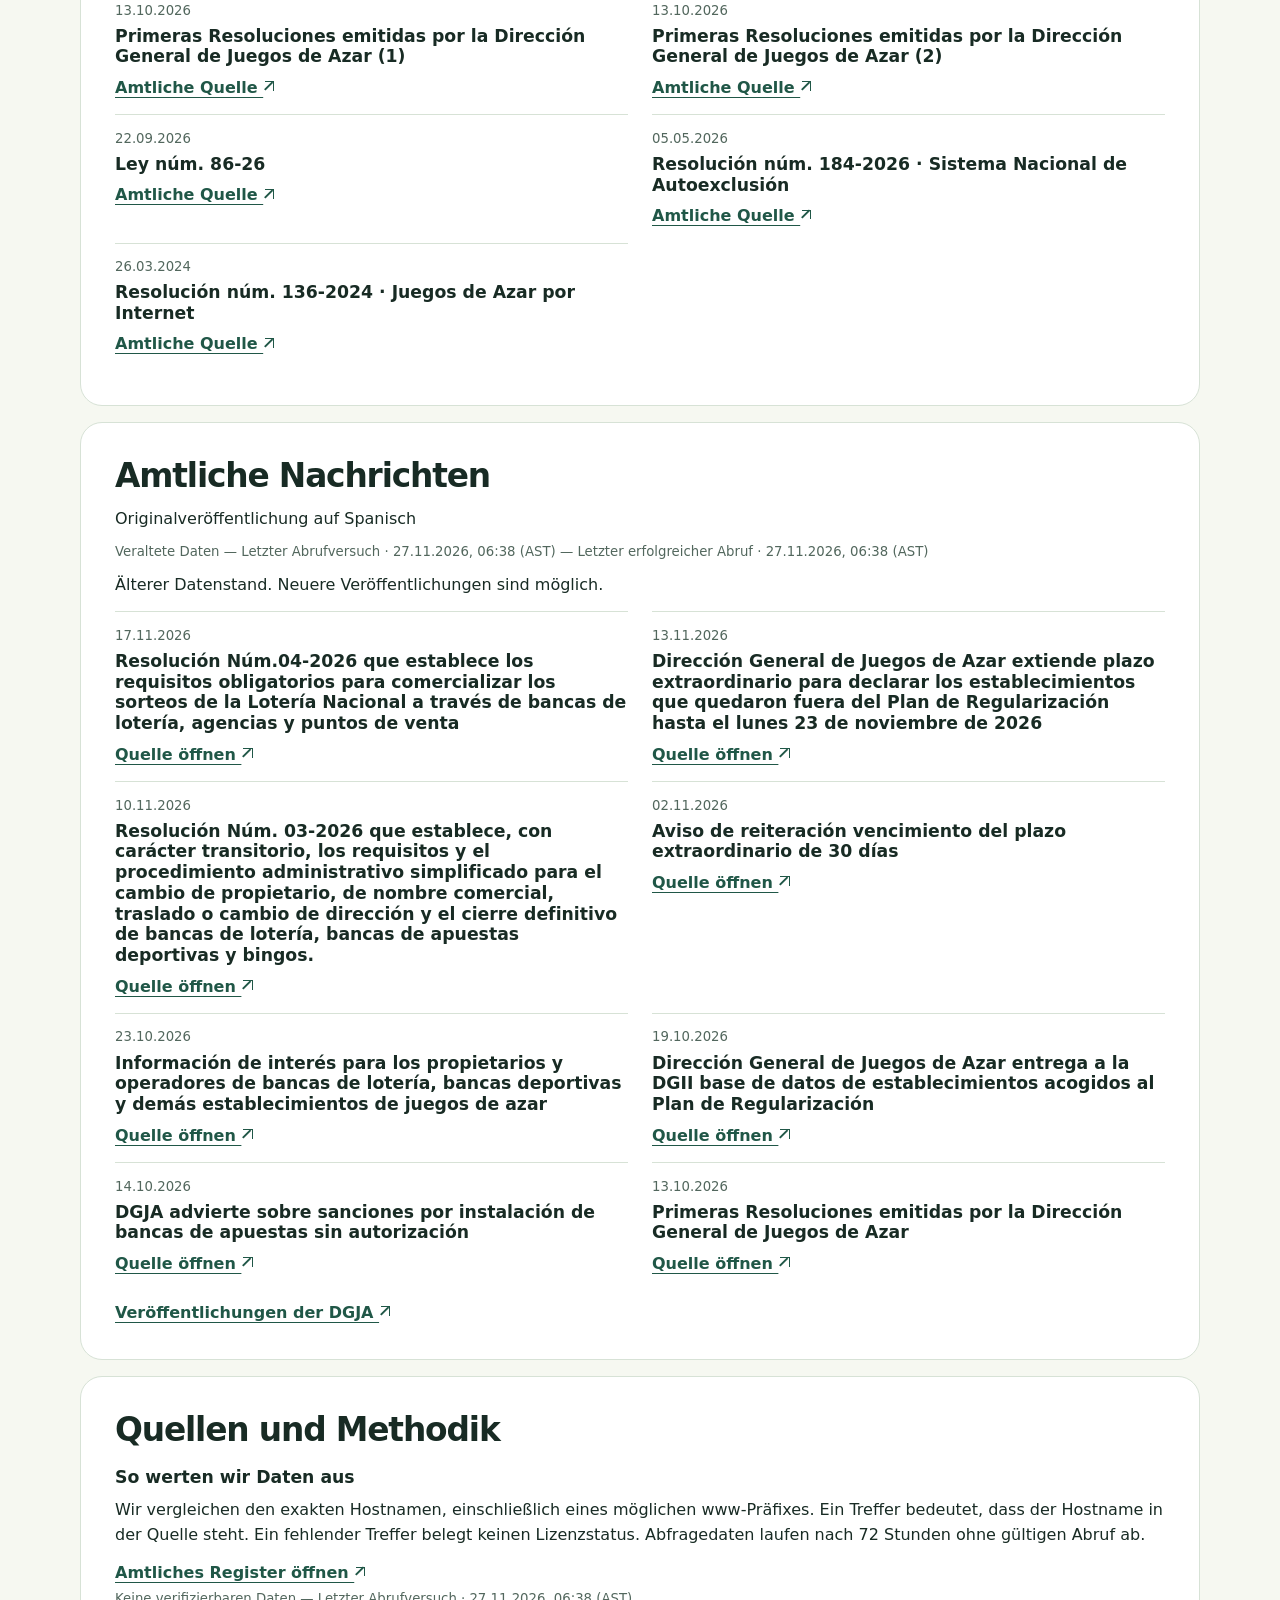
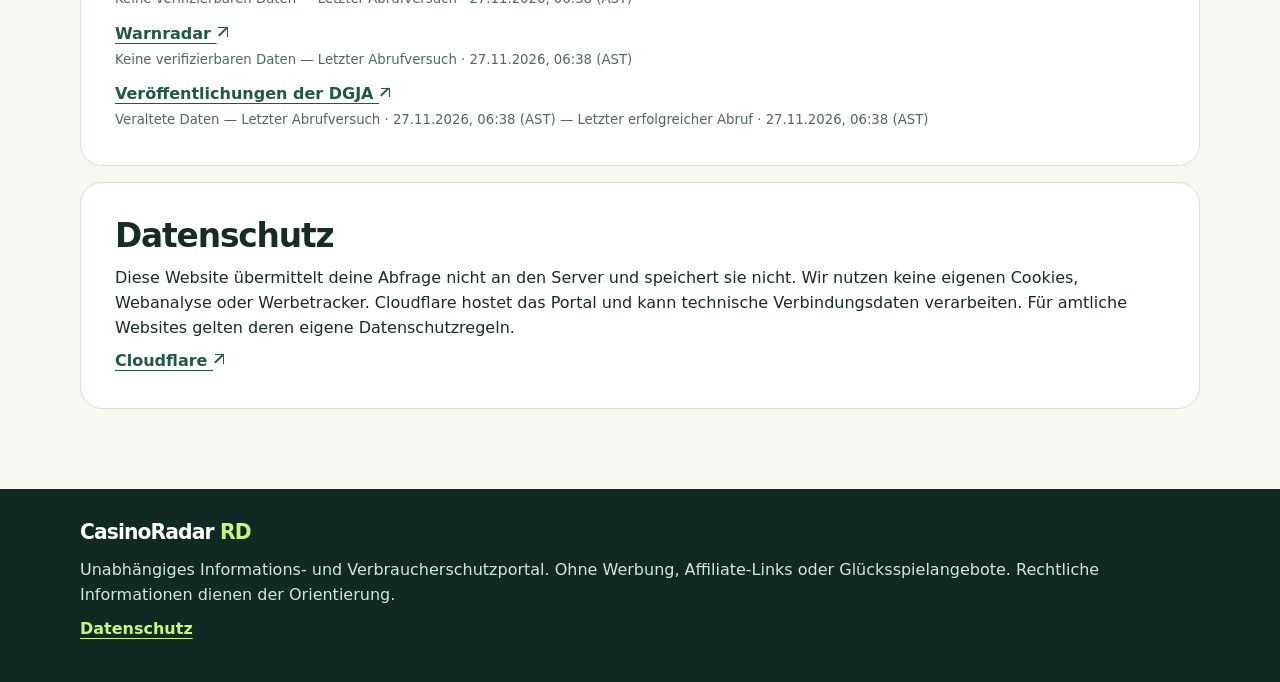
==== commit bf1b1055: "Limit current domain claims to DGJA sources and refine mobile rendering" ====
--- a/de/index.html
+++ b/de/index.html
@@ -37,7 +37,7 @@
 <p class="micro">Die Abfrage bleibt auf deinem Gerät.</p>
 <p id="result" role="status">Gib eine Domain ein, um die verfügbaren Quellen abzugleichen.</p>
 <p id="evidence"></p>
-<a href="https://dgja.gob.do/juegos-autorizados/">Amtliches Register öffnen <span aria-hidden="true">↗</span></a>
+<a href="https://dgja.gob.do/juegos-autorizados/">Amtliches Register öffnen <span class="external" aria-hidden="true"></span></a>
 <noscript><p>Die verfügbaren Daten reichen für eine aktuelle Prüfung nicht aus. Frage bei der Behörde nach.</p></noscript>
 </section></div></div>
 <div class="wrap content">
@@ -45,39 +45,39 @@
 <div class="columns">
 <section class="panel warnings" id="warnings"><h2>Warnradar</h2><p data-source="warnings"></p>
 <h3>Historische Warnhinweise</h3><p>Die Hinweise geben den Stand zum jeweiligen Veröffentlichungsdatum wieder. Der Status einer Domain kann sich geändert haben.</p>
-<ul class="archive"><li><time datetime="2025-02-25">25.02.2025</time> · <a href="https://www.casinos.gob.do/wp-content/uploads/2025/02/MH-2025-005915-Aviso-de-Advertencia-sitios-web-no-autorizados_25feb2025.pdf">MH-2025-005915 <span aria-hidden="true">↗</span></a></li></ul>
+<ul class="archive"><li><time datetime="2025-02-25">25.02.2025</time> · <a href="https://www.casinos.gob.do/wp-content/uploads/2025/02/MH-2025-005915-Aviso-de-Advertencia-sitios-web-no-autorizados_25feb2025.pdf">MH-2025-005915 <span class="external" aria-hidden="true"></span></a></li></ul>
 <div id="active-warnings"></div>
-<p><a href="https://www.casinos.gob.do/juegos-autorizados/operadores-no-autorizados/">Amtliche Quelle <span aria-hidden="true">↗</span></a></p></section>
+<p><a href="https://dgja.gob.do/sanciones/">Amtliche Quelle <span class="external" aria-hidden="true"></span></a> · <a href="https://www.casinos.gob.do/juegos-autorizados/operadores-no-autorizados/">DCJA <span class="external" aria-hidden="true"></span></a></p></section>
 <section class="panel player" id="protection"><h2>Spielerschutz</h2><p>Wenn dir das Aufhören schwerfällt oder du Verlusten hinterherjagst, unterbrich das Spielen. Sprich mit einer Vertrauensperson und suche fachliche Hilfe.</p><ul class="resources">
-<li><a href="https://www.casinos.gob.do/juego-responsable/herramientas-de-ayuda-y-soporte/">Hilfe finden <span aria-hidden="true">↗</span></a></li>
-<li><a href="https://www.casinos.gob.do/juego-responsable/formulario-de-autoexclusion/">Selbstausschluss beantragen <span aria-hidden="true">↗</span></a><p>Nutze das Formular der Behörde und erkundige dich nach Geltungsbereich und Dauer.</p></li>
-<li><a href="https://www.casinos.gob.do/denuncias-y-sugerencias/">Beschwerde einreichen <span aria-hidden="true">↗</span></a><p>Sichere Screenshots, Daten und Zahlungsbelege. Übermittle persönliche Angaben nur über einen amtlichen Kanal.</p></li>
+<li><a href="https://www.casinos.gob.do/juego-responsable/herramientas-de-ayuda-y-soporte/">Hilfe finden <span class="external" aria-hidden="true"></span></a></li>
+<li><a href="https://www.casinos.gob.do/juego-responsable/formulario-de-autoexclusion/">Selbstausschluss beantragen <span class="external" aria-hidden="true"></span></a><p>Nutze das Formular der Behörde und erkundige dich nach Geltungsbereich und Dauer.</p></li>
+<li><a href="https://www.casinos.gob.do/denuncias-y-sugerencias/">Beschwerde einreichen <span class="external" aria-hidden="true"></span></a> · <a href="https://dgja.gob.do/">DGJA <span class="external" aria-hidden="true"></span></a><p>Sichere Screenshots, Daten und Zahlungsbelege. Übermittle persönliche Angaben nur über einen amtlichen Kanal.</p></li>
 </ul></section>
 </div>
-<section class="panel feed" id="legal"><h2>Rechtsradar</h2><p>Originalveröffentlichung auf Spanisch</p><ol class="items"><li><p class="stamp"><time datetime="2026-11-17">17.11.2026</time></p><h3 lang="es">Resolución Núm.04-2026 que establece los requisitos obligatorios para comercializar los sorteos de la Lotería Nacional a través de bancas de lotería, agencias y puntos de venta</h3><a href="https://dgja.gob.do/wp-content/uploads/2026/11/RESOLUCION-04-DEL-2026.-SCAN.pdf">Amtliche Quelle <span aria-hidden="true">↗</span></a></li>
-<li><p class="stamp"><time datetime="2026-11-10">10.11.2026</time></p><h3 lang="es">Resolución Núm. 03-2026 que establece, con carácter transitorio, los requisitos y el procedimiento administrativo simplificado para el cambio de propietario, de nombre comercial, traslado o cambio de dirección y el cierre definitivo de bancas de lotería, bancas de apuestas deportivas y bingos.</h3><a href="https://dgja.gob.do/wp-content/uploads/2026/11/Resolucion-Num.-03-2026.pdf">Amtliche Quelle <span aria-hidden="true">↗</span></a></li>
-<li><p class="stamp"><time datetime="2026-10-13">13.10.2026</time></p><h3 lang="es">Primeras Resoluciones emitidas por la Dirección General de Juegos de Azar (1)</h3><a href="https://dgja.gob.do/wp-content/uploads/2026/10/RESOLUCION-DGJA-NO.-01-1.pdf">Amtliche Quelle <span aria-hidden="true">↗</span></a></li>
-<li><p class="stamp"><time datetime="2026-10-13">13.10.2026</time></p><h3 lang="es">Primeras Resoluciones emitidas por la Dirección General de Juegos de Azar (2)</h3><a href="https://dgja.gob.do/wp-content/uploads/2026/10/RESOLUCION-DGJA-NO.02-1.pdf">Amtliche Quelle <span aria-hidden="true">↗</span></a></li>
-<li><p class="stamp"><time datetime="2026-09-22">22.09.2026</time></p><h3 lang="es">Ley núm. 86-26</h3><a href="https://diputadosrd.gob.do/sil/iniciativa/158517">Amtliche Quelle <span aria-hidden="true">↗</span></a></li>
-<li><p class="stamp"><time datetime="2026-05-05">05.05.2026</time></p><h3 lang="es">Resolución núm. 184-2026 · Sistema Nacional de Autoexclusión</h3><a href="https://www.hacienda.gob.do/marco-legal/resolucion-num-184-2026/">Amtliche Quelle <span aria-hidden="true">↗</span></a></li>
-<li><p class="stamp"><time datetime="2024-03-26">26.03.2024</time></p><h3 lang="es">Resolución núm. 136-2024 · Juegos de Azar por Internet</h3><a href="https://www.hacienda.gob.do/marco-legal/resolucion-num-136-2024/">Amtliche Quelle <span aria-hidden="true">↗</span></a></li></ol></section>
+<section class="panel feed" id="legal"><h2>Rechtsradar</h2><p>Originalveröffentlichung auf Spanisch</p><p data-news-stale hidden>Älterer Datenstand. Neuere Veröffentlichungen sind möglich.</p><ol class="items"><li><p class="stamp"><time datetime="2026-11-17">17.11.2026</time></p><h3 lang="es">Resolución Núm.04-2026 que establece los requisitos obligatorios para comercializar los sorteos de la Lotería Nacional a través de bancas de lotería, agencias y puntos de venta</h3><a href="https://dgja.gob.do/wp-content/uploads/2026/11/RESOLUCION-04-DEL-2026.-SCAN.pdf">Amtliche Quelle <span class="external" aria-hidden="true"></span></a></li>
+<li><p class="stamp"><time datetime="2026-11-10">10.11.2026</time></p><h3 lang="es">Resolución Núm. 03-2026 que establece, con carácter transitorio, los requisitos y el procedimiento administrativo simplificado para el cambio de propietario, de nombre comercial, traslado o cambio de dirección y el cierre definitivo de bancas de lotería, bancas de apuestas deportivas y bingos.</h3><a href="https://dgja.gob.do/wp-content/uploads/2026/11/Resolucion-Num.-03-2026.pdf">Amtliche Quelle <span class="external" aria-hidden="true"></span></a></li>
+<li><p class="stamp"><time datetime="2026-10-13">13.10.2026</time></p><h3 lang="es">Primeras Resoluciones emitidas por la Dirección General de Juegos de Azar (1)</h3><a href="https://dgja.gob.do/wp-content/uploads/2026/10/RESOLUCION-DGJA-NO.-01-1.pdf">Amtliche Quelle <span class="external" aria-hidden="true"></span></a></li>
+<li><p class="stamp"><time datetime="2026-10-13">13.10.2026</time></p><h3 lang="es">Primeras Resoluciones emitidas por la Dirección General de Juegos de Azar (2)</h3><a href="https://dgja.gob.do/wp-content/uploads/2026/10/RESOLUCION-DGJA-NO.02-1.pdf">Amtliche Quelle <span class="external" aria-hidden="true"></span></a></li>
+<li><p class="stamp"><time datetime="2026-09-22">22.09.2026</time></p><h3 lang="es">Ley núm. 86-26</h3><a href="https://diputadosrd.gob.do/sil/iniciativa/158517">Amtliche Quelle <span class="external" aria-hidden="true"></span></a></li>
+<li><p class="stamp"><time datetime="2026-05-05">05.05.2026</time></p><h3 lang="es">Resolución núm. 184-2026 · Sistema Nacional de Autoexclusión</h3><a href="https://www.hacienda.gob.do/marco-legal/resolucion-num-184-2026/">Amtliche Quelle <span class="external" aria-hidden="true"></span></a></li>
+<li><p class="stamp"><time datetime="2024-03-26">26.03.2024</time></p><h3 lang="es">Resolución núm. 136-2024 · Juegos de Azar por Internet</h3><a href="https://www.hacienda.gob.do/marco-legal/resolucion-num-136-2024/">Amtliche Quelle <span class="external" aria-hidden="true"></span></a></li></ol></section>
 <section class="panel feed" id="news"><h2>Amtliche Nachrichten</h2><p>Originalveröffentlichung auf Spanisch</p>
-<p data-source="news"></p><p id="news-stale" hidden>Älterer Datenstand. Neuere Veröffentlichungen sind möglich.</p>
-<ol class="items"><li><p class="stamp"><time datetime="2026-11-17">17.11.2026</time></p><h3 lang="es">Resolución Núm.04-2026 que establece los requisitos obligatorios para comercializar los sorteos de la Lotería Nacional a través de bancas de lotería, agencias y puntos de venta</h3><a href="https://dgja.gob.do/noticias/resolucion-num-04-2026-que-establece-los-requisitos-obligatorios-para-comercializar-los-sorteos-de-la-loteria-nacional-a-traves-de-bancas-de-loteria-agencias-y-puntos-de-venta/">Quelle öffnen <span aria-hidden="true">↗</span></a></li>
-<li><p class="stamp"><time datetime="2026-11-13">13.11.2026</time></p><h3 lang="es">Dirección General de Juegos de Azar extiende plazo extraordinario para declarar los establecimientos que quedaron fuera del Plan de Regularización hasta el lunes 23 de noviembre de 2026</h3><a href="https://dgja.gob.do/noticias/direccion-general-de-juegos-de-azar-extiende-plazo-extraordinario-para-declarar-los-establecimientos-que-quedaron-fuera-del-plan-de-regularizacion-hasta-el-lunes-23-de-noviembre-de-2026/">Quelle öffnen <span aria-hidden="true">↗</span></a></li>
-<li><p class="stamp"><time datetime="2026-11-10">10.11.2026</time></p><h3 lang="es">Resolución Núm. 03-2026 que establece, con carácter transitorio, los requisitos y el procedimiento administrativo simplificado para el cambio de propietario, de nombre comercial, traslado o cambio de dirección y el cierre definitivo de bancas de lotería, bancas de apuestas deportivas y bingos.</h3><a href="https://dgja.gob.do/noticias/resolucion-num-03-2026-que-establece-con-caracter-transitorio-los-requisitos-y-el-procedimiento-administrativo-simplificado-para-el-cambio-de-propietario-de-nombre-comercial-traslado-o-cambio-de/">Quelle öffnen <span aria-hidden="true">↗</span></a></li>
-<li><p class="stamp"><time datetime="2026-11-02">02.11.2026</time></p><h3 lang="es">Aviso de reiteración vencimiento del plazo extraordinario de 30 días</h3><a href="https://dgja.gob.do/noticias/aviso-de-reiteracion-vencimiento-del-plazo-extraordinario-de-30-dias/">Quelle öffnen <span aria-hidden="true">↗</span></a></li>
-<li><p class="stamp"><time datetime="2026-10-23">23.10.2026</time></p><h3 lang="es">Información de interés para los propietarios y operadores de bancas de lotería, bancas deportivas y demás establecimientos de juegos de azar</h3><a href="https://dgja.gob.do/noticias/informacion-de-interes-para-los-propietarios-y-operadores-de-bancas-de-loteria-bancas-deportivas-y-demas-establecimientos-de-juegos-de-azar/">Quelle öffnen <span aria-hidden="true">↗</span></a></li>
-<li><p class="stamp"><time datetime="2026-10-19">19.10.2026</time></p><h3 lang="es">Dirección General de Juegos de Azar entrega a la DGII base de datos de establecimientos acogidos al Plan de Regularización</h3><a href="https://dgja.gob.do/noticias/direccion-general-de-juegos-de-azar-entrega-a-la-dgii-base-de-datos-de-establecimientos-acogidos-al-plan-de-regularizacion/">Quelle öffnen <span aria-hidden="true">↗</span></a></li>
-<li><p class="stamp"><time datetime="2026-10-14">14.10.2026</time></p><h3 lang="es">DGJA advierte sobre sanciones por instalación de bancas de apuestas sin autorización</h3><a href="https://dgja.gob.do/noticias/dgja-advierte-sobre-sanciones-por-instalacion-de-bancas-de-apuestas-sin-autorizacion/">Quelle öffnen <span aria-hidden="true">↗</span></a></li>
-<li><p class="stamp"><time datetime="2026-10-13">13.10.2026</time></p><h3 lang="es">Primeras Resoluciones emitidas por la Dirección General de Juegos de Azar</h3><a href="https://dgja.gob.do/noticias/primeras-resoluciones-emitidas-por-la-direccion-general-de-juegos-de-azar/">Quelle öffnen <span aria-hidden="true">↗</span></a></li></ol><p><a href="https://dgja.gob.do/noticias/">Veröffentlichungen der DGJA <span aria-hidden="true">↗</span></a></p></section>
+<p data-source="news"></p><p data-news-stale hidden>Älterer Datenstand. Neuere Veröffentlichungen sind möglich.</p>
+<ol class="items"><li><p class="stamp"><time datetime="2026-11-17">17.11.2026</time></p><h3 lang="es">Resolución Núm.04-2026 que establece los requisitos obligatorios para comercializar los sorteos de la Lotería Nacional a través de bancas de lotería, agencias y puntos de venta</h3><a href="https://dgja.gob.do/noticias/resolucion-num-04-2026-que-establece-los-requisitos-obligatorios-para-comercializar-los-sorteos-de-la-loteria-nacional-a-traves-de-bancas-de-loteria-agencias-y-puntos-de-venta/">Quelle öffnen <span class="external" aria-hidden="true"></span></a></li>
+<li><p class="stamp"><time datetime="2026-11-13">13.11.2026</time></p><h3 lang="es">Dirección General de Juegos de Azar extiende plazo extraordinario para declarar los establecimientos que quedaron fuera del Plan de Regularización hasta el lunes 23 de noviembre de 2026</h3><a href="https://dgja.gob.do/noticias/direccion-general-de-juegos-de-azar-extiende-plazo-extraordinario-para-declarar-los-establecimientos-que-quedaron-fuera-del-plan-de-regularizacion-hasta-el-lunes-23-de-noviembre-de-2026/">Quelle öffnen <span class="external" aria-hidden="true"></span></a></li>
+<li><p class="stamp"><time datetime="2026-11-10">10.11.2026</time></p><h3 lang="es">Resolución Núm. 03-2026 que establece, con carácter transitorio, los requisitos y el procedimiento administrativo simplificado para el cambio de propietario, de nombre comercial, traslado o cambio de dirección y el cierre definitivo de bancas de lotería, bancas de apuestas deportivas y bingos.</h3><a href="https://dgja.gob.do/noticias/resolucion-num-03-2026-que-establece-con-caracter-transitorio-los-requisitos-y-el-procedimiento-administrativo-simplificado-para-el-cambio-de-propietario-de-nombre-comercial-traslado-o-cambio-de/">Quelle öffnen <span class="external" aria-hidden="true"></span></a></li>
+<li><p class="stamp"><time datetime="2026-11-02">02.11.2026</time></p><h3 lang="es">Aviso de reiteración vencimiento del plazo extraordinario de 30 días</h3><a href="https://dgja.gob.do/noticias/aviso-de-reiteracion-vencimiento-del-plazo-extraordinario-de-30-dias/">Quelle öffnen <span class="external" aria-hidden="true"></span></a></li>
+<li><p class="stamp"><time datetime="2026-10-23">23.10.2026</time></p><h3 lang="es">Información de interés para los propietarios y operadores de bancas de lotería, bancas deportivas y demás establecimientos de juegos de azar</h3><a href="https://dgja.gob.do/noticias/informacion-de-interes-para-los-propietarios-y-operadores-de-bancas-de-loteria-bancas-deportivas-y-demas-establecimientos-de-juegos-de-azar/">Quelle öffnen <span class="external" aria-hidden="true"></span></a></li>
+<li><p class="stamp"><time datetime="2026-10-19">19.10.2026</time></p><h3 lang="es">Dirección General de Juegos de Azar entrega a la DGII base de datos de establecimientos acogidos al Plan de Regularización</h3><a href="https://dgja.gob.do/noticias/direccion-general-de-juegos-de-azar-entrega-a-la-dgii-base-de-datos-de-establecimientos-acogidos-al-plan-de-regularizacion/">Quelle öffnen <span class="external" aria-hidden="true"></span></a></li>
+<li><p class="stamp"><time datetime="2026-10-14">14.10.2026</time></p><h3 lang="es">DGJA advierte sobre sanciones por instalación de bancas de apuestas sin autorización</h3><a href="https://dgja.gob.do/noticias/dgja-advierte-sobre-sanciones-por-instalacion-de-bancas-de-apuestas-sin-autorizacion/">Quelle öffnen <span class="external" aria-hidden="true"></span></a></li>
+<li><p class="stamp"><time datetime="2026-10-13">13.10.2026</time></p><h3 lang="es">Primeras Resoluciones emitidas por la Dirección General de Juegos de Azar</h3><a href="https://dgja.gob.do/noticias/primeras-resoluciones-emitidas-por-la-direccion-general-de-juegos-de-azar/">Quelle öffnen <span class="external" aria-hidden="true"></span></a></li></ol><p><a href="https://dgja.gob.do/noticias/">Veröffentlichungen der DGJA <span class="external" aria-hidden="true"></span></a></p></section>
 <section class="panel" id="sources"><h2>Quellen und Methodik</h2><h3>So werten wir Daten aus</h3><p>Wir vergleichen den exakten Hostnamen, einschließlich eines möglichen www-Präfixes. Ein Treffer bedeutet, dass der Hostname in der Quelle steht. Ein fehlender Treffer belegt keinen Lizenzstatus. Abfragedaten laufen nach 72 Stunden ohne gültigen Abruf ab.</p>
 <ul class="source-list">
-<li><a href="https://dgja.gob.do/juegos-autorizados/">Amtliches Register öffnen <span aria-hidden="true">↗</span></a><p data-source="registry"></p></li>
-<li><a href="https://www.casinos.gob.do/juegos-autorizados/operadores-no-autorizados/">Warnradar <span aria-hidden="true">↗</span></a><p data-source="warnings"></p></li>
-<li><a href="https://dgja.gob.do/noticias/">Veröffentlichungen der DGJA <span aria-hidden="true">↗</span></a><p data-source="news"></p></li>
+<li><a href="https://dgja.gob.do/juegos-autorizados/">Amtliches Register öffnen <span class="external" aria-hidden="true"></span></a><p data-source="registry"></p></li>
+<li><a href="https://dgja.gob.do/sanciones/">Warnradar <span class="external" aria-hidden="true"></span></a><p data-source="warnings"></p></li>
+<li><a href="https://dgja.gob.do/noticias/">Veröffentlichungen der DGJA <span class="external" aria-hidden="true"></span></a><p data-source="news"></p></li>
 </ul></section>
-<section class="panel" id="privacy"><h2>Datenschutz</h2><p>Diese Website übermittelt deine Abfrage nicht an den Server und speichert sie nicht. Wir nutzen keine eigenen Cookies, Webanalyse oder Werbetracker. Cloudflare hostet das Portal und kann technische Verbindungsdaten verarbeiten. Für amtliche Websites gelten deren eigene Datenschutzregeln.</p><a href="https://www.cloudflare.com/privacypolicy/">Cloudflare <span aria-hidden="true">↗</span></a></section>
+<section class="panel" id="privacy"><h2>Datenschutz</h2><p>Diese Website übermittelt deine Abfrage nicht an den Server und speichert sie nicht. Wir nutzen keine eigenen Cookies, Webanalyse oder Werbetracker. Cloudflare hostet das Portal und kann technische Verbindungsdaten verarbeiten. Für amtliche Websites gelten deren eigene Datenschutzregeln.</p><a href="https://www.cloudflare.com/privacypolicy/">Cloudflare <span class="external" aria-hidden="true"></span></a></section>
 </div>
 </main>
 <footer><div class="wrap"><p class="brand">CasinoRadar <span>RD</span></p><p>Unabhängiges Informations- und Verbraucherschutzportal. Ohne Werbung, Affiliate-Links oder Glücksspielangebote. Rechtliche Informationen dienen der Orientierung.</p><a href="#privacy">Datenschutz</a></div></footer>
--- a/style.css
+++ b/style.css
@@ -100,3 +100,8 @@
   .masthead { justify-content: center; }
   .controls button { flex-basis: 100%; }
 }
+.external { display: inline-block; width: .6em; height: .6em; margin-left: .1em; vertical-align: .12em; border-top: .11em solid; border-right: .11em solid; position: relative; }
+.external::after { content: ""; position: absolute; right: -.06em; top: .17em; width: .7em; height: .1em; background: currentColor; transform: rotate(-45deg); }
+@media (max-width: 350px) {
+  h1 { font-size: 2.5rem; }
+}
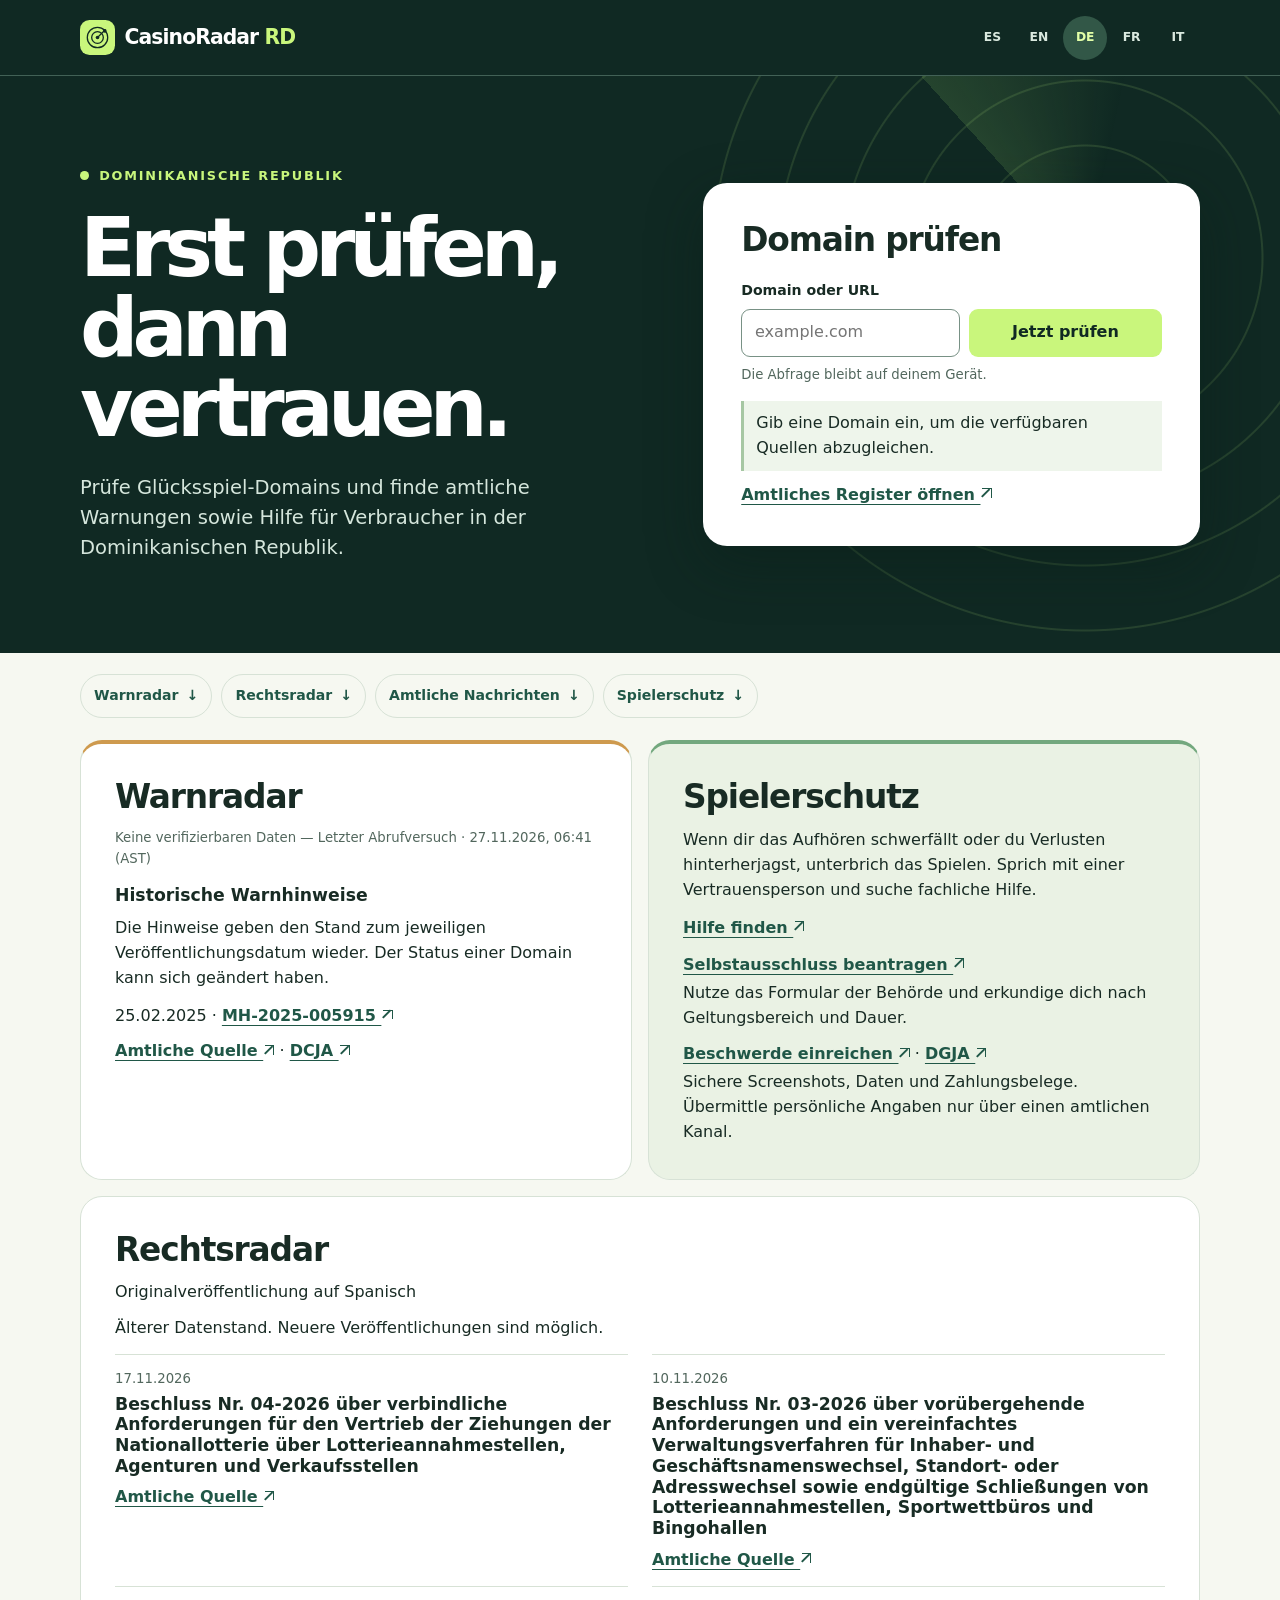
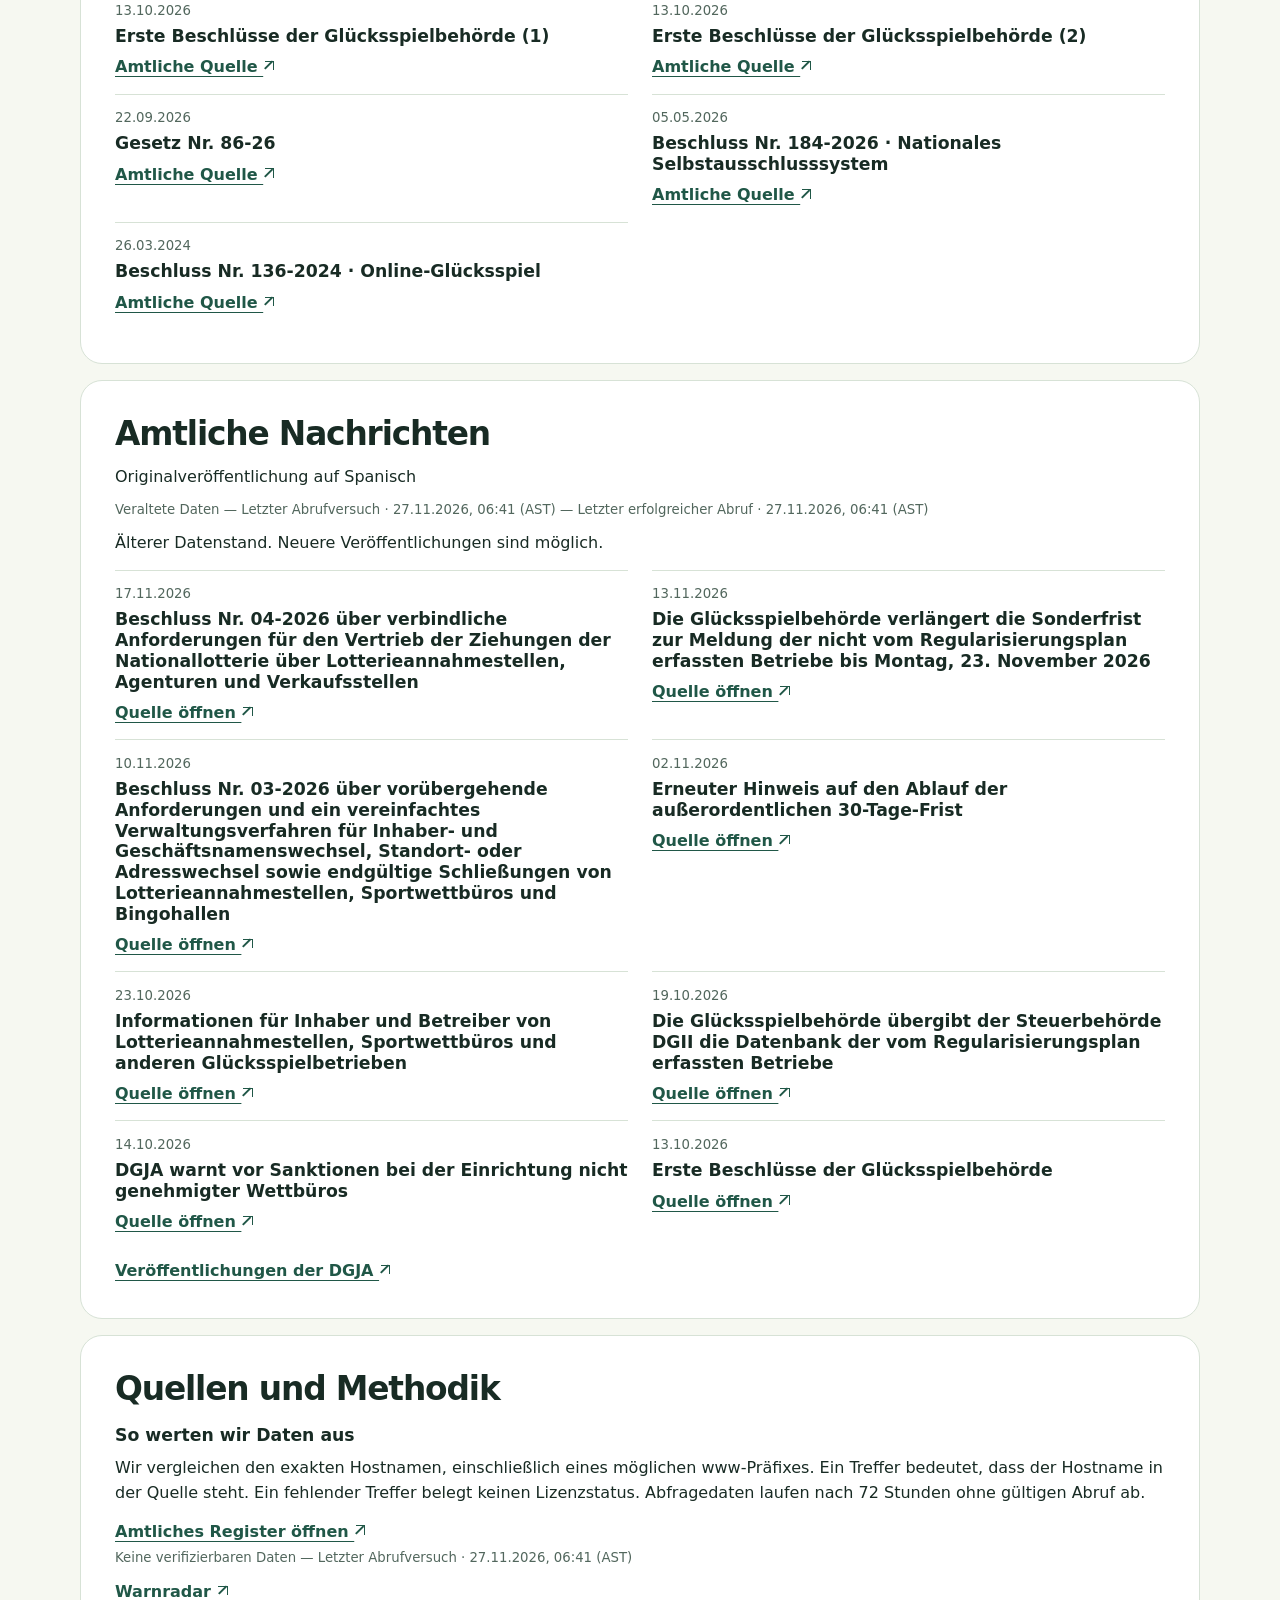
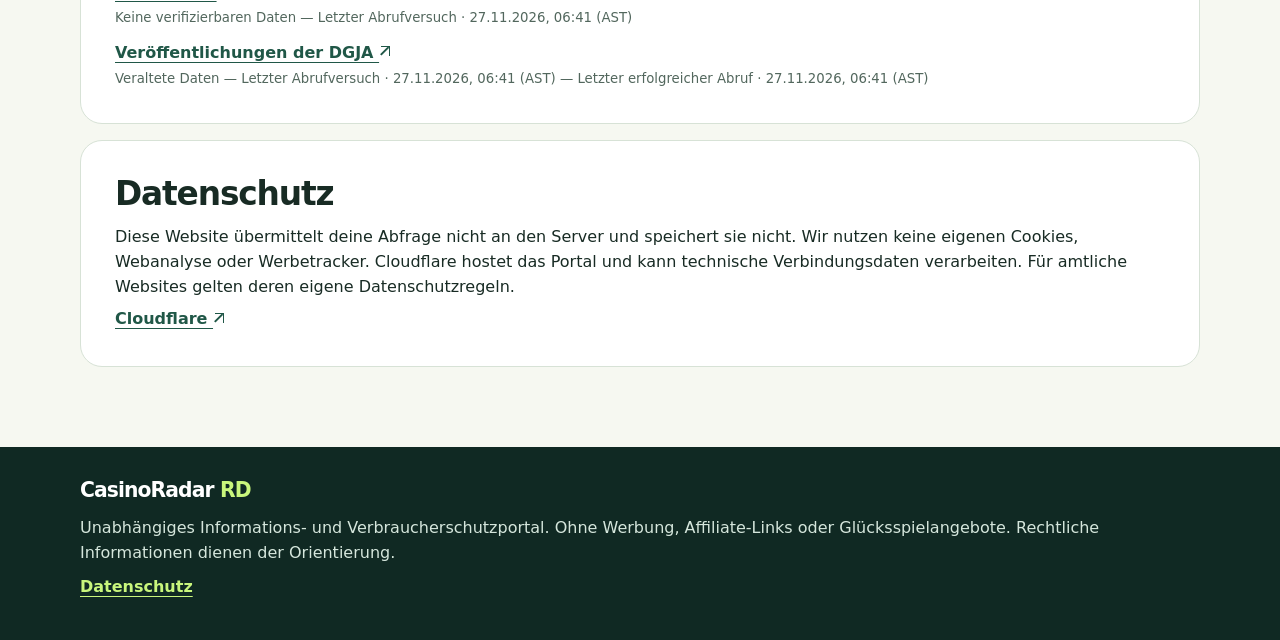
==== commit 32637f18: "Regenerate de localized page" ====
--- a/de/index.html
+++ b/de/index.html
@@ -25,7 +25,7 @@
 <a class="skip" href="#main">Zum Inhalt</a>
 <header class="top"><div class="wrap masthead">
 <a class="brand" href="/de/"><img src="/radar.svg" alt="" width="35" height="35"> CasinoRadar <span>RD</span></a>
-<nav class="languages" aria-label="Idioma / Language"><a href="/" lang="es" hreflang="es" aria-label="Español">ES</a><a href="/en/" lang="en" hreflang="en" aria-label="English">EN</a><a href="/de/" lang="de" hreflang="de" aria-label="Deutsch" aria-current="page">DE</a><a href="/fr/" lang="fr" hreflang="fr" aria-label="Français">FR</a><a href="/it/" lang="it" hreflang="it" aria-label="Italiano">IT</a></nav>
+<nav class="languages" aria-label="Sprache"><a href="/" lang="es" hreflang="es" aria-label="Español">ES</a><a href="/en/" lang="en" hreflang="en" aria-label="English">EN</a><a href="/de/" lang="de" hreflang="de" aria-label="Deutsch" aria-current="page">DE</a><a href="/fr/" lang="fr" hreflang="fr" aria-label="Français">FR</a><a href="/it/" lang="it" hreflang="it" aria-label="Italiano">IT</a></nav>
 </div></header>
 <main id="main">
 <div class="hero"><div class="wrap hero-grid">
@@ -54,23 +54,23 @@
 <li><a href="https://www.casinos.gob.do/denuncias-y-sugerencias/">Beschwerde einreichen <span class="external" aria-hidden="true"></span></a> · <a href="https://dgja.gob.do/">DGJA <span class="external" aria-hidden="true"></span></a><p>Sichere Screenshots, Daten und Zahlungsbelege. Übermittle persönliche Angaben nur über einen amtlichen Kanal.</p></li>
 </ul></section>
 </div>
-<section class="panel feed" id="legal"><h2>Rechtsradar</h2><p>Originalveröffentlichung auf Spanisch</p><p data-news-stale hidden>Älterer Datenstand. Neuere Veröffentlichungen sind möglich.</p><ol class="items"><li><p class="stamp"><time datetime="2026-11-17">17.11.2026</time></p><h3 lang="es">Resolución Núm.04-2026 que establece los requisitos obligatorios para comercializar los sorteos de la Lotería Nacional a través de bancas de lotería, agencias y puntos de venta</h3><a href="https://dgja.gob.do/wp-content/uploads/2026/11/RESOLUCION-04-DEL-2026.-SCAN.pdf">Amtliche Quelle <span class="external" aria-hidden="true"></span></a></li>
-<li><p class="stamp"><time datetime="2026-11-10">10.11.2026</time></p><h3 lang="es">Resolución Núm. 03-2026 que establece, con carácter transitorio, los requisitos y el procedimiento administrativo simplificado para el cambio de propietario, de nombre comercial, traslado o cambio de dirección y el cierre definitivo de bancas de lotería, bancas de apuestas deportivas y bingos.</h3><a href="https://dgja.gob.do/wp-content/uploads/2026/11/Resolucion-Num.-03-2026.pdf">Amtliche Quelle <span class="external" aria-hidden="true"></span></a></li>
-<li><p class="stamp"><time datetime="2026-10-13">13.10.2026</time></p><h3 lang="es">Primeras Resoluciones emitidas por la Dirección General de Juegos de Azar (1)</h3><a href="https://dgja.gob.do/wp-content/uploads/2026/10/RESOLUCION-DGJA-NO.-01-1.pdf">Amtliche Quelle <span class="external" aria-hidden="true"></span></a></li>
-<li><p class="stamp"><time datetime="2026-10-13">13.10.2026</time></p><h3 lang="es">Primeras Resoluciones emitidas por la Dirección General de Juegos de Azar (2)</h3><a href="https://dgja.gob.do/wp-content/uploads/2026/10/RESOLUCION-DGJA-NO.02-1.pdf">Amtliche Quelle <span class="external" aria-hidden="true"></span></a></li>
-<li><p class="stamp"><time datetime="2026-09-22">22.09.2026</time></p><h3 lang="es">Ley núm. 86-26</h3><a href="https://diputadosrd.gob.do/sil/iniciativa/158517">Amtliche Quelle <span class="external" aria-hidden="true"></span></a></li>
-<li><p class="stamp"><time datetime="2026-05-05">05.05.2026</time></p><h3 lang="es">Resolución núm. 184-2026 · Sistema Nacional de Autoexclusión</h3><a href="https://www.hacienda.gob.do/marco-legal/resolucion-num-184-2026/">Amtliche Quelle <span class="external" aria-hidden="true"></span></a></li>
-<li><p class="stamp"><time datetime="2024-03-26">26.03.2024</time></p><h3 lang="es">Resolución núm. 136-2024 · Juegos de Azar por Internet</h3><a href="https://www.hacienda.gob.do/marco-legal/resolucion-num-136-2024/">Amtliche Quelle <span class="external" aria-hidden="true"></span></a></li></ol></section>
+<section class="panel feed" id="legal"><h2>Rechtsradar</h2><p>Originalveröffentlichung auf Spanisch</p><p data-news-stale hidden>Älterer Datenstand. Neuere Veröffentlichungen sind möglich.</p><ol class="items"><li><p class="stamp"><time datetime="2026-11-17">17.11.2026</time></p><h3 lang="de">Beschluss Nr. 04-2026 über verbindliche Anforderungen für den Vertrieb der Ziehungen der Nationallotterie über Lotterieannahmestellen, Agenturen und Verkaufsstellen</h3><a href="https://dgja.gob.do/wp-content/uploads/2026/11/RESOLUCION-04-DEL-2026.-SCAN.pdf">Amtliche Quelle <span class="external" aria-hidden="true"></span></a></li>
+<li><p class="stamp"><time datetime="2026-11-10">10.11.2026</time></p><h3 lang="de">Beschluss Nr. 03-2026 über vorübergehende Anforderungen und ein vereinfachtes Verwaltungsverfahren für Inhaber- und Geschäftsnamenswechsel, Standort- oder Adresswechsel sowie endgültige Schließungen von Lotterieannahmestellen, Sportwettbüros und Bingohallen</h3><a href="https://dgja.gob.do/wp-content/uploads/2026/11/Resolucion-Num.-03-2026.pdf">Amtliche Quelle <span class="external" aria-hidden="true"></span></a></li>
+<li><p class="stamp"><time datetime="2026-10-13">13.10.2026</time></p><h3 lang="de">Erste Beschlüsse der Glücksspielbehörde (1)</h3><a href="https://dgja.gob.do/wp-content/uploads/2026/10/RESOLUCION-DGJA-NO.-01-1.pdf">Amtliche Quelle <span class="external" aria-hidden="true"></span></a></li>
+<li><p class="stamp"><time datetime="2026-10-13">13.10.2026</time></p><h3 lang="de">Erste Beschlüsse der Glücksspielbehörde (2)</h3><a href="https://dgja.gob.do/wp-content/uploads/2026/10/RESOLUCION-DGJA-NO.02-1.pdf">Amtliche Quelle <span class="external" aria-hidden="true"></span></a></li>
+<li><p class="stamp"><time datetime="2026-09-22">22.09.2026</time></p><h3 lang="de">Gesetz Nr. 86-26</h3><a href="https://diputadosrd.gob.do/sil/iniciativa/158517">Amtliche Quelle <span class="external" aria-hidden="true"></span></a></li>
+<li><p class="stamp"><time datetime="2026-05-05">05.05.2026</time></p><h3 lang="de">Beschluss Nr. 184-2026 · Nationales Selbstausschlusssystem</h3><a href="https://www.hacienda.gob.do/marco-legal/resolucion-num-184-2026/">Amtliche Quelle <span class="external" aria-hidden="true"></span></a></li>
+<li><p class="stamp"><time datetime="2024-03-26">26.03.2024</time></p><h3 lang="de">Beschluss Nr. 136-2024 · Online-Glücksspiel</h3><a href="https://www.hacienda.gob.do/marco-legal/resolucion-num-136-2024/">Amtliche Quelle <span class="external" aria-hidden="true"></span></a></li></ol></section>
 <section class="panel feed" id="news"><h2>Amtliche Nachrichten</h2><p>Originalveröffentlichung auf Spanisch</p>
 <p data-source="news"></p><p data-news-stale hidden>Älterer Datenstand. Neuere Veröffentlichungen sind möglich.</p>
-<ol class="items"><li><p class="stamp"><time datetime="2026-11-17">17.11.2026</time></p><h3 lang="es">Resolución Núm.04-2026 que establece los requisitos obligatorios para comercializar los sorteos de la Lotería Nacional a través de bancas de lotería, agencias y puntos de venta</h3><a href="https://dgja.gob.do/noticias/resolucion-num-04-2026-que-establece-los-requisitos-obligatorios-para-comercializar-los-sorteos-de-la-loteria-nacional-a-traves-de-bancas-de-loteria-agencias-y-puntos-de-venta/">Quelle öffnen <span class="external" aria-hidden="true"></span></a></li>
-<li><p class="stamp"><time datetime="2026-11-13">13.11.2026</time></p><h3 lang="es">Dirección General de Juegos de Azar extiende plazo extraordinario para declarar los establecimientos que quedaron fuera del Plan de Regularización hasta el lunes 23 de noviembre de 2026</h3><a href="https://dgja.gob.do/noticias/direccion-general-de-juegos-de-azar-extiende-plazo-extraordinario-para-declarar-los-establecimientos-que-quedaron-fuera-del-plan-de-regularizacion-hasta-el-lunes-23-de-noviembre-de-2026/">Quelle öffnen <span class="external" aria-hidden="true"></span></a></li>
-<li><p class="stamp"><time datetime="2026-11-10">10.11.2026</time></p><h3 lang="es">Resolución Núm. 03-2026 que establece, con carácter transitorio, los requisitos y el procedimiento administrativo simplificado para el cambio de propietario, de nombre comercial, traslado o cambio de dirección y el cierre definitivo de bancas de lotería, bancas de apuestas deportivas y bingos.</h3><a href="https://dgja.gob.do/noticias/resolucion-num-03-2026-que-establece-con-caracter-transitorio-los-requisitos-y-el-procedimiento-administrativo-simplificado-para-el-cambio-de-propietario-de-nombre-comercial-traslado-o-cambio-de/">Quelle öffnen <span class="external" aria-hidden="true"></span></a></li>
-<li><p class="stamp"><time datetime="2026-11-02">02.11.2026</time></p><h3 lang="es">Aviso de reiteración vencimiento del plazo extraordinario de 30 días</h3><a href="https://dgja.gob.do/noticias/aviso-de-reiteracion-vencimiento-del-plazo-extraordinario-de-30-dias/">Quelle öffnen <span class="external" aria-hidden="true"></span></a></li>
-<li><p class="stamp"><time datetime="2026-10-23">23.10.2026</time></p><h3 lang="es">Información de interés para los propietarios y operadores de bancas de lotería, bancas deportivas y demás establecimientos de juegos de azar</h3><a href="https://dgja.gob.do/noticias/informacion-de-interes-para-los-propietarios-y-operadores-de-bancas-de-loteria-bancas-deportivas-y-demas-establecimientos-de-juegos-de-azar/">Quelle öffnen <span class="external" aria-hidden="true"></span></a></li>
-<li><p class="stamp"><time datetime="2026-10-19">19.10.2026</time></p><h3 lang="es">Dirección General de Juegos de Azar entrega a la DGII base de datos de establecimientos acogidos al Plan de Regularización</h3><a href="https://dgja.gob.do/noticias/direccion-general-de-juegos-de-azar-entrega-a-la-dgii-base-de-datos-de-establecimientos-acogidos-al-plan-de-regularizacion/">Quelle öffnen <span class="external" aria-hidden="true"></span></a></li>
-<li><p class="stamp"><time datetime="2026-10-14">14.10.2026</time></p><h3 lang="es">DGJA advierte sobre sanciones por instalación de bancas de apuestas sin autorización</h3><a href="https://dgja.gob.do/noticias/dgja-advierte-sobre-sanciones-por-instalacion-de-bancas-de-apuestas-sin-autorizacion/">Quelle öffnen <span class="external" aria-hidden="true"></span></a></li>
-<li><p class="stamp"><time datetime="2026-10-13">13.10.2026</time></p><h3 lang="es">Primeras Resoluciones emitidas por la Dirección General de Juegos de Azar</h3><a href="https://dgja.gob.do/noticias/primeras-resoluciones-emitidas-por-la-direccion-general-de-juegos-de-azar/">Quelle öffnen <span class="external" aria-hidden="true"></span></a></li></ol><p><a href="https://dgja.gob.do/noticias/">Veröffentlichungen der DGJA <span class="external" aria-hidden="true"></span></a></p></section>
+<ol class="items"><li><p class="stamp"><time datetime="2026-11-17">17.11.2026</time></p><h3 lang="de">Beschluss Nr. 04-2026 über verbindliche Anforderungen für den Vertrieb der Ziehungen der Nationallotterie über Lotterieannahmestellen, Agenturen und Verkaufsstellen</h3><a href="https://dgja.gob.do/noticias/resolucion-num-04-2026-que-establece-los-requisitos-obligatorios-para-comercializar-los-sorteos-de-la-loteria-nacional-a-traves-de-bancas-de-loteria-agencias-y-puntos-de-venta/">Quelle öffnen <span class="external" aria-hidden="true"></span></a></li>
+<li><p class="stamp"><time datetime="2026-11-13">13.11.2026</time></p><h3 lang="de">Die Glücksspielbehörde verlängert die Sonderfrist zur Meldung der nicht vom Regularisierungsplan erfassten Betriebe bis Montag, 23. November 2026</h3><a href="https://dgja.gob.do/noticias/direccion-general-de-juegos-de-azar-extiende-plazo-extraordinario-para-declarar-los-establecimientos-que-quedaron-fuera-del-plan-de-regularizacion-hasta-el-lunes-23-de-noviembre-de-2026/">Quelle öffnen <span class="external" aria-hidden="true"></span></a></li>
+<li><p class="stamp"><time datetime="2026-11-10">10.11.2026</time></p><h3 lang="de">Beschluss Nr. 03-2026 über vorübergehende Anforderungen und ein vereinfachtes Verwaltungsverfahren für Inhaber- und Geschäftsnamenswechsel, Standort- oder Adresswechsel sowie endgültige Schließungen von Lotterieannahmestellen, Sportwettbüros und Bingohallen</h3><a href="https://dgja.gob.do/noticias/resolucion-num-03-2026-que-establece-con-caracter-transitorio-los-requisitos-y-el-procedimiento-administrativo-simplificado-para-el-cambio-de-propietario-de-nombre-comercial-traslado-o-cambio-de/">Quelle öffnen <span class="external" aria-hidden="true"></span></a></li>
+<li><p class="stamp"><time datetime="2026-11-02">02.11.2026</time></p><h3 lang="de">Erneuter Hinweis auf den Ablauf der außerordentlichen 30-Tage-Frist</h3><a href="https://dgja.gob.do/noticias/aviso-de-reiteracion-vencimiento-del-plazo-extraordinario-de-30-dias/">Quelle öffnen <span class="external" aria-hidden="true"></span></a></li>
+<li><p class="stamp"><time datetime="2026-10-23">23.10.2026</time></p><h3 lang="de">Informationen für Inhaber und Betreiber von Lotterieannahmestellen, Sportwettbüros und anderen Glücksspielbetrieben</h3><a href="https://dgja.gob.do/noticias/informacion-de-interes-para-los-propietarios-y-operadores-de-bancas-de-loteria-bancas-deportivas-y-demas-establecimientos-de-juegos-de-azar/">Quelle öffnen <span class="external" aria-hidden="true"></span></a></li>
+<li><p class="stamp"><time datetime="2026-10-19">19.10.2026</time></p><h3 lang="de">Die Glücksspielbehörde übergibt der Steuerbehörde DGII die Datenbank der vom Regularisierungsplan erfassten Betriebe</h3><a href="https://dgja.gob.do/noticias/direccion-general-de-juegos-de-azar-entrega-a-la-dgii-base-de-datos-de-establecimientos-acogidos-al-plan-de-regularizacion/">Quelle öffnen <span class="external" aria-hidden="true"></span></a></li>
+<li><p class="stamp"><time datetime="2026-10-14">14.10.2026</time></p><h3 lang="de">DGJA warnt vor Sanktionen bei der Einrichtung nicht genehmigter Wettbüros</h3><a href="https://dgja.gob.do/noticias/dgja-advierte-sobre-sanciones-por-instalacion-de-bancas-de-apuestas-sin-autorizacion/">Quelle öffnen <span class="external" aria-hidden="true"></span></a></li>
+<li><p class="stamp"><time datetime="2026-10-13">13.10.2026</time></p><h3 lang="de">Erste Beschlüsse der Glücksspielbehörde</h3><a href="https://dgja.gob.do/noticias/primeras-resoluciones-emitidas-por-la-direccion-general-de-juegos-de-azar/">Quelle öffnen <span class="external" aria-hidden="true"></span></a></li></ol><p><a href="https://dgja.gob.do/noticias/">Veröffentlichungen der DGJA <span class="external" aria-hidden="true"></span></a></p></section>
 <section class="panel" id="sources"><h2>Quellen und Methodik</h2><h3>So werten wir Daten aus</h3><p>Wir vergleichen den exakten Hostnamen, einschließlich eines möglichen www-Präfixes. Ein Treffer bedeutet, dass der Hostname in der Quelle steht. Ein fehlender Treffer belegt keinen Lizenzstatus. Abfragedaten laufen nach 72 Stunden ohne gültigen Abruf ab.</p>
 <ul class="source-list">
 <li><a href="https://dgja.gob.do/juegos-autorizados/">Amtliches Register öffnen <span class="external" aria-hidden="true"></span></a><p data-source="registry"></p></li>
